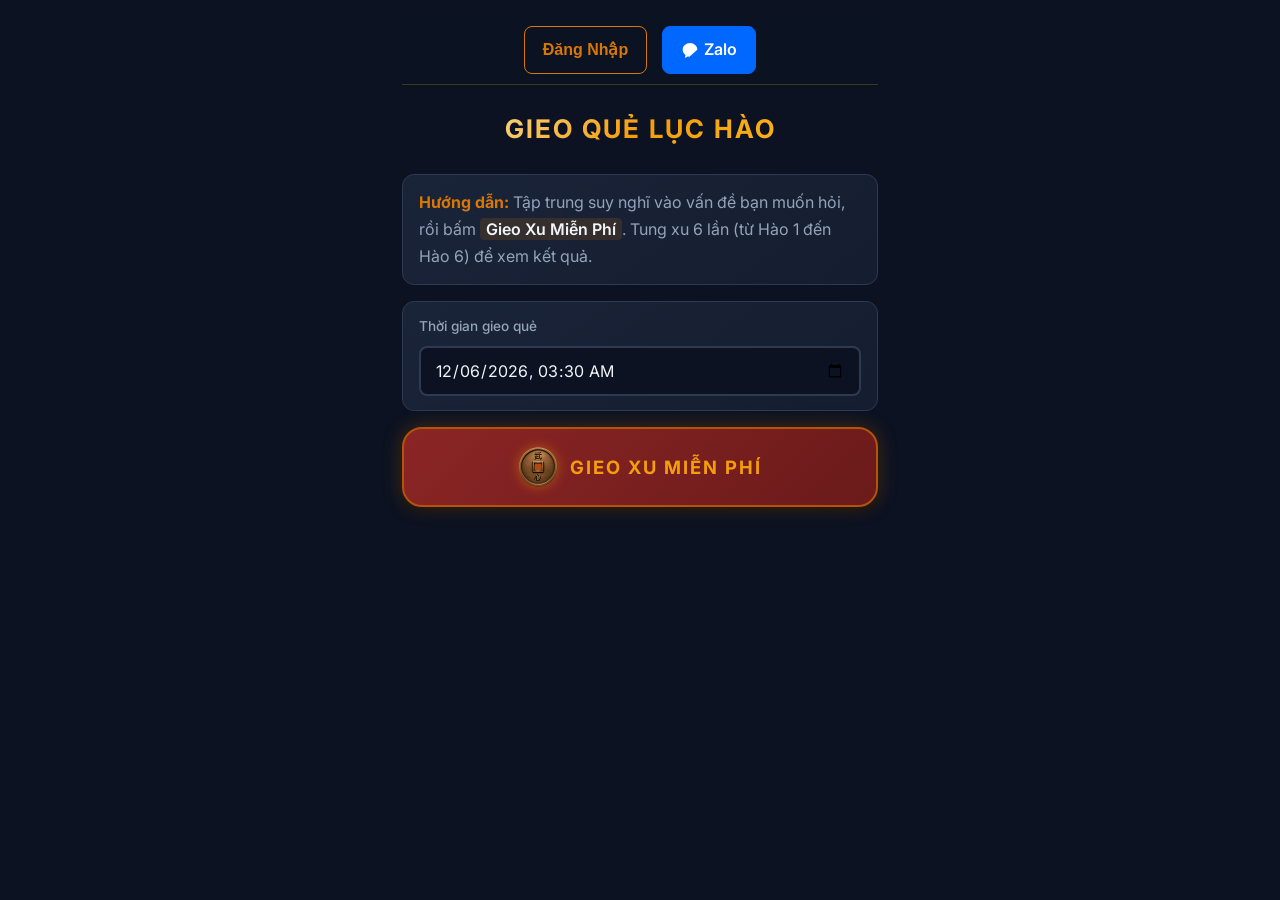
==== index.html @ 7753cf68 "Add files via upload" ====
<!DOCTYPE html>
<html lang="vi">

<head>
    <link rel="preconnect" href="https://www.googletagmanager.com">
    <link rel="dns-prefetch" href="https://www.googletagmanager.com">
    <!-- Google Tag Manager (Lazy Load for PageSpeed) -->
    <script>
    document.addEventListener('DOMContentLoaded', function() {
        var gtmLoaded = false;
        function loadGTM() {
            if (gtmLoaded) return;
            gtmLoaded = true;
            (function(w,d,s,l,i){w[l]=w[l]||[];w[l].push({'gtm.start':
            new Date().getTime(),event:'gtm.js'});var f=d.getElementsByTagName(s)[0],
            j=d.createElement(s),dl=l!='dataLayer'?'&l='+l:'';j.async=true;j.src=
            'https://www.googletagmanager.com/gtm.js?id='+i+dl;f.parentNode.insertBefore(j,f);
            })(window,document,'script','dataLayer','GTM-WGN2HS5B');
        }
        window.addEventListener('scroll', loadGTM, {passive: true});
        window.addEventListener('touchstart', loadGTM, {passive: true});
        window.addEventListener('mousemove', loadGTM, {passive: true});
        window.addEventListener('click', loadGTM, {passive: true});
        setTimeout(loadGTM, 3500);
    });
    </script>
    <!-- End Google Tag Manager -->
    <meta charset="UTF-8">
    <meta name="viewport" content="width=device-width, initial-scale=1.0, user-scalable=no">
    <meta name="description" content="Ứng dụng Gieo Quẻ Lục Hào online. Hỗ trợ gieo xu hoàn toàn miễn phí, hệ thống luận giải tự động chi tiết và siêu chuẩn xác.">
    <meta property="og:title" content="Gieo Quẻ Lục Hào - Luận Giải Tự Động Miễn Phí">
    <meta property="og:description" content="Ứng dụng Gieo Quẻ Lục Hào online. Hỗ trợ gieo xu hoàn toàn miễn phí, hệ thống luận giải tự động chi tiết và siêu chuẩn xác.">
    <meta property="og:type" content="website">
    <meta property="og:url" content="https://gieoque.id.vn/">
    <meta property="og:image" content="https://gieoque.id.vn/banner.png">
    <meta name="twitter:card" content="summary_large_image">
    <meta name="twitter:title" content="Gieo Quẻ Lục Hào - Luận Giải Tự Động Miễn Phí">
    <meta name="twitter:description" content="Ứng dụng Gieo Quẻ Lục Hào online. Hỗ trợ gieo xu hoàn toàn miễn phí, hệ thống luận giải tự động chi tiết và siêu chuẩn xác.">
    <meta name="twitter:image" content="https://gieoque.id.vn/banner.png">
    <meta name="robots" content="index, follow, max-snippet:-1, max-image-preview:large, max-video-preview:-1">
    <link rel="canonical" href="https://gieoque.id.vn/">
    <meta name="theme-color" content="#0c1222">
    <!-- Favicon -->
    <link rel="icon" href="data:image/svg+xml,<svg xmlns=%22http://www.w3.org/2000/svg%22 viewBox=%220 0 100 100%22><text y=%22.9em%22 font-size=%2290%22>🔮</text></svg>">
    <title>Gieo Quẻ Lục Hào</title>

    <!-- Schema.org JSON-LD -->
    <script type="application/ld+json">
    {
      "@context": "https://schema.org",
      "@type": "WebApplication",
      "name": "Gieo Quẻ Lục Hào",
      "url": "https://gieoque.id.vn/",
      "description": "Ứng dụng Gieo Quẻ Lục Hào trực tuyến miễn phí bằng cách tung 3 đồng xu.",
      "applicationCategory": "LifestyleApplication",
      "operatingSystem": "All"
    }
    </script>

    <!-- Preconnect for faster resource loading -->
    <link rel="preconnect" href="https://fonts.googleapis.com">
    <link rel="preconnect" href="https://fonts.gstatic.com" crossorigin>
    <link rel="preconnect" href="https://cdnjs.cloudflare.com">

    <!-- Preload critical assets -->
    <link rel="preload" href="duong.png" as="image">
    <link rel="preload" href="am.png" as="image">

    <!-- Google Fonts -->
    <link rel="preload" as="style" href="https://fonts.googleapis.com/css2?family=Inter:wght@400;500;600;700&display=swap"><link href="https://fonts.googleapis.com/css2?family=Inter:wght@400;500;600;700&display=swap" rel="stylesheet">

    <!-- CSS -->
    <link rel="stylesheet" href="styles.css?v=2">
    
    <!-- html2canvas for exporting results -->
    <script src="https://cdnjs.cloudflare.com/ajax/libs/html2canvas/1.4.1/html2canvas.min.js"></script>
</head>

<body>
    <!-- Google Tag Manager (noscript) -->
    <noscript><iframe src="https://www.googletagmanager.com/ns.html?id=GTM-WGN2HS5B"
    height="0" width="0" style="display:none;visibility:hidden"></iframe></noscript>
    <!-- End Google Tag Manager (noscript) -->
    <div class="app-container">
        <!-- Auth Bar -->
        <div id="authBar" class="auth-bar">
            <div class="auth-right auth-right-centered">
                <button id="btnLogin" class="btn-auth" onclick="showAuthModal('login')">Đăng Nhập</button>
                <a id="btnZaloAuth" href="https://zalo.me/0396154013" target="_blank" class="btn-auth btn-zalo" style="display: flex; align-items: center; justify-content: center; gap: 5px; text-decoration: none;">
                    <svg width="18" height="18" viewBox="0 0 24 24" fill="currentColor" xmlns="http://www.w3.org/2000/svg"><path d="M21.731 11.523c0-4.887-4.364-8.847-9.743-8.847-5.378 0-9.743 3.96-9.743 8.847 0 2.872 1.543 5.434 3.899 7.042-.32 1.34-.848 3.197-.872 3.284-.044.161.01.336.14.437.078.06.173.091.267.091.071 0 .142-.016.208-.05 1.534-.784 3.738-2.022 4.195-2.28a10.457 10.457 10.457 0 0 0 1.905.176c5.379 0 9.744-3.96 9.744-8.847V11.523z"/></svg>
                    Zalo
                </a>
                
                <div id="userMenu" class="user-menu-wrapper" style="display:none; align-items: center; gap: 10px;">
                    <div class="user-info-inline" style="display: flex; align-items: center; gap: 8px; background: rgba(255,255,255,0.05); padding: 6px 12px; border-radius: 20px; border: 1px solid rgba(255,215,0,0.3);">
                        <div class="avatar" style="width: 24px; height: 24px; display: none;">
                            <svg viewBox="0 0 24 24" fill="none" stroke="currentColor" stroke-width="2"><path d="M20 21v-2a4 4 0 0 0-4-4H8a4 4 0 0 0-4 4v2"></path><circle cx="12" cy="7" r="4"></circle></svg>
                        </div>
                        <div class="user-info-short" style="display: flex; flex-direction: column; line-height: 1.2;">
                            <div class="user-name" id="userName" style="font-size: 0.8rem; color: #aaa; max-width: 100px; overflow: hidden; text-overflow: ellipsis; white-space: nowrap;">user@gmail.com</div>
                            <div class="user-balance" style="font-size: 0.95rem;">Số dư: <strong style="color:var(--accent);"><span id="xuAmount">0</span> xu</strong></div>
                        </div>
                    </div>
                    
                    <button class="btn-earn-xu pulse" onclick="openMissionsModal()" style="background: linear-gradient(135deg, #f39c12, #e67e22); color: #fff; border: none; padding: 8px 15px; border-radius: 20px; font-weight: 600; cursor: pointer; display: flex; align-items: center; gap: 5px; font-size: 0.95rem; box-shadow: 0 4px 10px rgba(230, 126, 34, 0.3);">
                        <span>💰</span> Kiếm Xu
                    </button>
                    
                    <button class="btn-logout" onclick="logout()" style="background: rgba(231, 76, 60, 0.1); color: #e74c3c; border: 1px solid rgba(231, 76, 60, 0.3); padding: 8px 12px; border-radius: 20px; font-weight: 600; cursor: pointer; font-size: 0.9rem; display: flex; align-items: center; gap: 5px; transition: all 0.2s;">
                        <span class="icon-logout" style="font-size: 1rem;">🚪</span>
                        <span class="text-logout">Đăng Xuất</span>
                    </button>
                </div>
            </div>
        </div>

        <main class="main-content">
            <!-- Hero -->
            <div class="hero-section">
                <h1>Gieo Quẻ Lục Hào</h1>
            </div>

            <!-- Instructions -->
            <div class="instructions-card">
                <p><strong>Hướng dẫn:</strong> Tập trung suy nghĩ vào vấn đề bạn muốn hỏi, rồi bấm <em>Gieo Xu Miễn Phí</em>. Tung xu 6 lần (từ Hào 1 đến Hào 6) để xem kết quả.</p>
            </div>

            <!-- Date picker -->
            <div class="date-section">
                <label for="inputDate">Thời gian gieo quẻ</label>
                <input type="datetime-local" id="inputDate" class="form-input">
            </div>

            <!-- Main CTA -->
            <button class="btn-main-cta" id="btn-gieo-xu" onclick="promptForQuestion()">
                <img loading="lazy" src="duong.png" alt="Đồng xu gieo quẻ Lục Hào" class="cta-coin-icon">
                <span>Gieo Xu Miễn Phí</span>
            </button>

            <!-- Hidden form elements for divination logic -->
            <div id="linesContainer" style="display:none;"></div>

            <!-- Result Section -->
            <section class="result-section" id="resultSection">
                <div id="result-display" class="result-card">
                    <h2 class="result-title">🔮 Chi Tiết Quẻ Gieo</h2>

                    <div class="image-display" id="imageDisplay">
                        <!-- Generated image will appear here -->
                    </div>

                    <div class="save-hint">
                        <span class="hint-desktop">💡 Bấm nút [Tải Ảnh Quẻ] hoặc click chuột phải vào ảnh để lưu.</span>
                        <span class="hint-mobile">💡 Bấm nút [Tải Ảnh Quẻ] hoặc nhấn giữ vào ảnh để lưu.</span>
                    </div>

                    <div class="action-buttons" style="display: flex; flex-direction: column; gap: 10px;">
                        <button class="btn btn-download" id="downloadBtn" onclick="downloadImage()">
                            <span class="btn-icon">📸</span>
                            Tải Ảnh Quẻ
                        </button>
                        <button class="btn btn-auto-divine" id="btnAutoDivine" onclick="startAIDivination()" style="display:none; width: 100%; justify-content: center;">
                            <span class="btn-icon">🔮</span>
                            <span id="btnAutoDivineText">Luận Giải Tự Động (5xu)</span>
                        </button>
                    </div>

                    <!-- Divination Result Loading & Display -->
                    <div id="aiLoading" class="ai-loading" style="display:none; margin-top: 20px;">
                        <div class="spinner"></div>
                        <p style="margin-top: 15px; font-weight: 500; color: var(--accent);">Đang luận giải, bạn vui lòng đợi chút..</p>
                    </div>

                    <div id="aiResult" class="ai-result-container" style="display:none; margin-top: 20px;">
                        <div style="display: flex; justify-content: space-between; align-items: center; margin-bottom: 15px;">
                            <h3 style="margin:0;">✨ Kết Quả Luận Giải</h3>
                            <button class="btn-download-img" onclick="downloadAIResultImage()" style="background: rgba(255,215,0,0.1); border: 1px solid #f1c40f; color: #f1c40f; padding: 5px 10px; border-radius: 6px; cursor: pointer; font-size: 14px; display: flex; align-items: center; gap: 5px;"><svg width="16" height="16" viewBox="0 0 24 24" fill="none" stroke="currentColor" stroke-width="2" stroke-linecap="round" stroke-linejoin="round"><path d="M21 15v4a2 2 0 0 1-2 2H5a2 2 0 0 1-2-2v-4"></path><polyline points="7 10 12 15 17 10"></polyline><line x1="12" y1="15" x2="12" y2="3"></line></svg> Lưu phần luận giải</button>
                        </div>
                        <div id="aiResultBody" class="ai-result-body">
                            <!-- Steps will be rendered here -->
                        </div>
                        <div class="ai-disclaimer">
                            *Lưu ý: Kết quả luận giải chỉ mang tính chất tham khảo.
                        </div>
                    </div>

                </div>
            </section>
        </main>

        <!-- Hidden Capture Area (for html2canvas) -->
        <div id="captureArea">
            <div id="captureTarget"></div>
        </div>

        <!-- Loading Overlay -->
        <div id="loading-overlay">
            <div class="loader-content">
                <div class="spinner"></div>
                <p>Đang tạo ảnh kết quả...</p>
            </div>
        </div>

        <!-- Coin Toss Overlay (full-screen immersive) -->
        <div id="coin-toss-modal" class="toss-overlay">
            <div class="toss-panel">
                <div class="toss-header">
                    <h3>☯ Gieo Xu</h3>
                    <button class="close-btn" onclick="closeCoinTossModal()">✕</button>
                </div>

                <div class="toss-body">
                    <!-- Progress -->
                    <div class="toss-progress">
                        <div class="progress-bar">
                            <div class="progress-fill" id="toss-progress-fill"></div>
                        </div>
                        <span id="toss-status" class="toss-status-text">Hào 1 / 6</span>
                    </div>

                    <!-- Coins Area -->
                    <div class="coin-area">
                        <!-- Smoke effect -->
                        <div class="smoke-container">
                            <div class="smoke-s"></div>
                            <div class="smoke-s"></div>
                            <div class="smoke-s"></div>
                            <div class="smoke-s"></div>
                            <div class="smoke-s"></div>
                            <div class="smoke-s"></div>
                            <div class="smoke-s"></div>
                            <div class="smoke-s"></div>
                            <div class="smoke-s"></div>
                            <div class="smoke-s"></div>
                        </div>
                        <div class="coin-container">
                            <div class="coin-wrapper">
                                <div class="coin" id="coin-1">
                                    <div class="coin-face front" style="background-image: url('duong.png');"></div>
                                    <div class="coin-face back" style="background-image: url('am.png');"></div>
                                </div>
                            </div>
                            <div class="coin-wrapper">
                                <div class="coin" id="coin-2">
                                    <div class="coin-face front" style="background-image: url('duong.png');"></div>
                                    <div class="coin-face back" style="background-image: url('am.png');"></div>
                                </div>
                            </div>
                            <div class="coin-wrapper">
                                <div class="coin" id="coin-3">
                                    <div class="coin-face front" style="background-image: url('duong.png');"></div>
                                    <div class="coin-face back" style="background-image: url('am.png');"></div>
                                </div>
                            </div>
                        </div>
                    </div>

                    <!-- Toss Button -->
                    <button id="toss-btn" class="btn-toss" onclick="performToss()">
                        Gieo Hào 1
                    </button>
                    

                    <!-- Hexagram Building Up -->
                    <div class="hex-building" id="toss-results-list">
                        <!-- Visual hexagram lines will build here -->
                    </div>
                </div>
            </div>
        </div>
    </div>
    


    <!-- Auth Modal -->
    <div id="authModal" class="auth-modal">
        <div class="auth-modal-content">
            <span class="auth-close" onclick="hideAuthModal()">&times;</span>
            <div class="auth-tabs" style="display: none;"></div>
            <form id="authForm" class="auth-form">
                <!-- Form fields will be injected by JS -->
            </form>
        </div>
    </div>

    <!-- Question Modal before Toss -->
    <div id="questionModal" class="auth-modal">
        <div class="auth-modal-content" style="max-width: 480px;">
            <span class="auth-close" onclick="document.getElementById('questionModal').style.display='none'">&times;</span>
            <h3 style="margin-bottom: 12px; text-align: center; color: var(--accent-light); font-size: 1.4rem;">☯ Đặt câu hỏi trước khi gieo quẻ</h3>
            <div style="background: rgba(217,119,6,0.1); border: 1px solid rgba(217,119,6,0.35); border-radius: 10px; padding: 14px 16px; margin-bottom: 18px;">
                <p style="font-size: 1rem; color: #f59e0b; margin-bottom: 6px; font-weight: 700; text-align: center;">⚠️ Lưu ý quan trọng</p>
                <p style="font-size: 1rem; color: var(--text-primary); line-height: 1.7; text-align: center;">
                    Câu hỏi <strong style="color: #f59e0b;">càng chi tiết, cụ thể</strong> thì kết quả luận giải <strong style="color: #f59e0b;">càng chính xác</strong>.<br>
                    Câu hỏi chung chung sẽ khiến quẻ khó linh ứng và kết quả không rõ ràng.
                </p>
            </div>
            <div class="ai-input-group" style="margin-bottom: 18px;">
                <label style="display: block; font-size: 1rem; font-weight: 600; color: var(--text-primary); margin-bottom: 8px;">Câu hỏi của bạn:</label>
                <textarea id="preTossQuestion" placeholder="Ví dụ: Tôi muốn hỏi về công việc sắp tới có thuận lợi không? Tôi có nên chuyển việc vào tháng này?" style="width: 100%; min-height: 110px; padding: 14px; background: var(--bg-main); border: 2px solid var(--border-color); border-radius: 8px; color: #fff; font-family: inherit; font-size: 1rem; resize: vertical;"></textarea>
            </div>
            <button class="btn-main-cta" onclick="submitQuestionAndToss()" style="padding: 16px; font-size: 1.15rem;">
                Bắt Đầu Gieo Xu
            </button>
        </div>
    </div>

    <script defer src="app.js?v=5"></script>
    <script defer src="ai-divination.js?v=2"></script>
    <script type="application/ld+json">
    {
      "@context": "https://schema.org",
      "@type": "FAQPage",
      "mainEntity": [
        {
          "@type": "Question",
          "name": "Gieo quẻ hỏi việc là gì?",
          "acceptedAnswer": {
            "@type": "Answer",
            "text": "Gieo quẻ hỏi việc (hoặc gieo quẻ kinh dịch hỏi việc) là khi bạn đang phân vân về quyết định thăng tiến, nhảy việc hay kinh doanh. Hãy tĩnh tâm suy nghĩ về công việc đó, sau đó rút quẻ kinh dịch để xem cát hung. Lưu ý không nên gieo 2 lần cho cùng một vấn đề trong thời gian ngắn để đảm bảo sự linh ứng."
          }
        },
        {
          "@type": "Question",
          "name": "Có nên gieo quẻ đầu năm không?",
          "acceptedAnswer": {
            "@type": "Answer",
            "text": "Gieo quẻ đầu năm là nét đẹp văn hóa để xem vận hạn, may rủi. Việc rút quẻ online vào dịp giao thừa hoặc đầu xuân mang lại những chiêm nghiệm thú vị cho suốt một năm tới."
          }
        },
        {
          "@type": "Question",
          "name": "Làm sao để gieo quẻ chuẩn nhất?",
          "acceptedAnswer": {
            "@type": "Answer",
            "text": "Nguyên tắc quan trọng nhất là Tâm thành tắc linh. Trước khi gieo quẻ, hãy rửa tay sạch sẽ, giữ tâm thanh tịnh và chỉ tập trung vào một câu hỏi duy nhất."
          }
        }
      ]
    }
    </script>
    <!-- Missions Modal (Kiếm Xu) -->
    <div id="missionsModal" class="auth-modal" style="display:none; align-items: flex-start; padding-top: 5vh; overflow-y: auto;">
        <div class="auth-modal-content" style="max-width: 500px; width: 95%; margin: auto; position: relative;">
            <button class="auth-close" onclick="closeMissionsModal()">✕</button>
            <h2 style="color: #f1c40f; text-align: center; margin-top: 0; margin-bottom: 20px; font-size: 1.5rem;">💰 Nhiệm Vụ Kiếm Xu</h2>
            
            <div id="missionsContainer">
                <div style="text-align: center; color: #aaa; padding: 20px;">Đang tải danh sách nhiệm vụ...</div>
            </div>
            
            <div style="text-align: center; margin-top: 15px; font-size: 0.85rem; color: #888;">
                <p style="margin-bottom: 12px;">Xu nhận được có thể dùng để xem luận giải tự động.</p>
                <a href="https://zalo.me/0396154013" target="_blank" style="display: inline-flex; align-items: center; justify-content: center; gap: 6px; background: #0068FF; color: white; padding: 10px 20px; border-radius: 24px; text-decoration: none; font-weight: 600; font-size: 0.9rem; box-shadow: 0 4px 10px rgba(0, 104, 255, 0.3);">
                    <svg width="20" height="20" viewBox="0 0 24 24" fill="currentColor" xmlns="http://www.w3.org/2000/svg"><path d="M21.731 11.523c0-4.887-4.364-8.847-9.743-8.847-5.378 0-9.743 3.96-9.743 8.847 0 2.872 1.543 5.434 3.899 7.042-.32 1.34-.848 3.197-.872 3.284-.044.161.01.336.14.437.078.06.173.091.267.091.071 0 .142-.016.208-.05 1.534-.784 3.738-2.022 4.195-2.28a10.457 10.457 10.457 0 0 0 1.905.176c5.379 0 9.744-3.96 9.744-8.847V11.523z"/></svg>
                    Liên Hệ Admin (Zalo)
                </a>
            </div>
        </div>
    </div>

    <!-- Donate / Deposit Modal -->
    <div id="donateModal" class="auth-modal" style="display:none; align-items: center; justify-content: center;">
        <div class="auth-modal-content" style="max-width: 400px; width: 90%; text-align: center; position: relative;">
            <button class="auth-close" onclick="closeDonateModal()">✕</button>
            <h2 id="donateTitle" style="color: #f1c40f; margin-top: 0; margin-bottom: 15px;">Quyên góp</h2>
            <div style="background: white; padding: 10px; border-radius: 10px; display: inline-block; margin-bottom: 15px;">
                <img loading="lazy" id="donateQrImage" src="" alt="Mã QR Chuyển Khoản" style="max-width: 100%; height: auto; display: block; border-radius: 8px;">
            </div>
            <div style="background: rgba(241, 196, 15, 0.1); border-left: 3px solid #f1c40f; padding: 10px; text-align: left; margin-bottom: 20px; font-size: 0.9rem;">
                <strong>LƯU Ý QUAN TRỌNG:</strong><br>
                Nội dung chuyển khoản bắt buộc điền: <br>
                <b id="donateUserEmail" style="color: #f1c40f; font-size: 1.1rem; user-select: all;"></b>
            </div>
            <button id="btnConfirmDonate" class="btn" style="width: 100%; padding: 12px; font-size: 1rem; background: #2ecc71;" onclick="confirmDonate()">Tôi đã chuyển khoản thành công</button>
        </div>
    </div>

</body>

</html>
---- styles.css ----
/* ========================================
   GIEO QUẺ LỤC HÀO - STYLES
   Mobile-First Premium Dark Theme
   ======================================== */

/* --- CSS Variables --- */
:root {
    --primary-dark: #6b1a1a;
    --primary: #8b2525;
    --primary-light: #b93333;
    --accent-dark: #b45309;
    --accent: #d97706;
    --accent-light: #f59e0b;
    --bg-main: #0c1222;
    --bg-secondary: #151d30;
    --bg-card: #1a2438;
    --bg-card-hover: #243352;
    --text-primary: #f1f5f9;
    --text-secondary: #94a3b8;
    --text-muted: #64748b;
    --border-color: #2d3a52;
    --border-light: #425173;
    --success: #22c55e;
    --warning: #f59e0b;
    --danger: #ef4444;
    --shadow-sm: 0 2px 4px rgba(0,0,0,0.4);
    --shadow-md: 0 4px 12px rgba(0,0,0,0.5);
    --shadow-lg: 0 10px 30px rgba(0,0,0,0.6);
    --shadow-glow: 0 0 20px rgba(217,119,6,0.3);
    --radius-sm: 8px;
    --radius-md: 12px;
    --radius-lg: 20px;
}

/* --- Reset & Base --- */
*, *::before, *::after { box-sizing: border-box; margin: 0; padding: 0; }
html { font-size: 16px; -webkit-text-size-adjust: 100%; overflow-x: hidden; }

body {
    font-family: 'Inter', -apple-system, BlinkMacSystemFont, 'Segoe UI', sans-serif;
    background: var(--bg-main);
    min-height: 100vh;
    color: var(--text-primary);
    line-height: 1.6;
    overflow-x: hidden;
}

/* --- App Container (Phone-like on all screens) --- */
.app-container {
    max-width: 500px;
    margin: 0 auto;
    padding: 16px 12px;
    min-height: 100vh;
}

.main-content {
    display: flex;
    flex-direction: column;
    gap: 16px;
}

/* --- Hero Section --- */
.hero-section {
    text-align: center;
    padding: 24px 0 8px;
}

.hero-icon {
    font-size: 3rem;
    margin-bottom: 4px;
    filter: drop-shadow(0 0 12px rgba(217,119,6,0.5));
}

.hero-section h1 {
    font-size: 1.6rem;
    font-weight: 700;
    text-transform: uppercase;
    letter-spacing: 2px;
    background: linear-gradient(135deg, #fef3c7, var(--accent-light), #fbbf24);
    -webkit-background-clip: text;
    -webkit-text-fill-color: transparent;
    background-clip: text;
}

/* --- Instructions Card --- */
.instructions-card {
    background: linear-gradient(145deg, var(--bg-card), var(--bg-secondary));
    border: 1px solid var(--border-color);
    border-radius: var(--radius-md);
    padding: 14px 16px;
}

.instructions-card p {
    font-size: 1rem;
    color: var(--text-secondary);
    line-height: 1.7;
}

.instructions-card strong {
    color: var(--accent);
}

.instructions-card em {
    color: var(--text-primary);
    font-style: normal;
    font-weight: 600;
    background: rgba(217,119,6,0.15);
    padding: 1px 6px;
    border-radius: 4px;
}

/* --- Date Section --- */
.date-section {
    background: linear-gradient(145deg, var(--bg-card), var(--bg-secondary));
    border: 1px solid var(--border-color);
    border-radius: var(--radius-md);
    padding: 14px 16px;
}

.date-section label {
    display: block;
    font-size: 0.85rem;
    font-weight: 500;
    color: var(--text-secondary);
    margin-bottom: 8px;
}

.form-input {
    width: 100%;
    padding: 12px 14px;
    font-size: 16px;
    font-family: inherit;
    background: var(--bg-main);
    border: 2px solid var(--border-color);
    border-radius: var(--radius-sm);
    color: var(--text-primary);
    -webkit-appearance: none;
    appearance: none;
    transition: border-color 0.2s;
}

.form-input:focus {
    outline: none;
    border-color: var(--accent);
    box-shadow: 0 0 0 3px rgba(217,119,6,0.15);
}

/* --- Main CTA Button --- */
.btn-main-cta {
    display: flex;
    align-items: center;
    justify-content: center;
    gap: 12px;
    width: 100%;
    padding: 18px 24px;
    background: linear-gradient(135deg, var(--primary), var(--primary-dark));
    border: 2px solid var(--accent-dark);
    border-radius: var(--radius-lg);
    color: var(--accent-light);
    cursor: pointer;
    font-family: inherit;
    font-size: 1.15rem;
    font-weight: 700;
    text-transform: uppercase;
    letter-spacing: 2px;
    box-shadow: var(--shadow-glow), var(--shadow-md);
    transition: all 0.3s cubic-bezier(0.4,0,0.2,1);
    position: relative;
    overflow: hidden;
}

.btn-main-cta::after {
    content: '';
    position: absolute;
    inset: 0;
    background: radial-gradient(circle at center, rgba(255,255,255,0.08), transparent 70%);
    opacity: 0;
    transition: opacity 0.3s;
}

.btn-main-cta:hover {
    transform: translateY(-2px);
    box-shadow: 0 0 30px rgba(217,119,6,0.5), var(--shadow-lg);
    border-color: var(--accent);
}

.btn-main-cta:hover::after { opacity: 1; }

.btn-main-cta:active {
    transform: translateY(0) scale(0.98);
}

.cta-coin-icon {
    width: 40px;
    height: 40px;
    border-radius: 50%;
    object-fit: cover;
    filter: drop-shadow(0 0 6px rgba(217,119,6,0.6));
    animation: pulse-coin 2.5s ease-in-out infinite;
}

@keyframes pulse-coin {
    0%, 100% { transform: scale(1); filter: drop-shadow(0 0 6px rgba(217,119,6,0.6)); }
    50% { transform: scale(1.1); filter: drop-shadow(0 0 14px rgba(217,119,6,0.8)); }
}

/* --- Result Section --- */
.result-section {
    display: none;
}

.result-section.visible {
    display: block;
    animation: fadeSlideUp 0.5s ease;
}

@keyframes fadeSlideUp {
    from { opacity: 0; transform: translateY(20px); }
    to { opacity: 1; transform: translateY(0); }
}

.result-card {
    background: linear-gradient(145deg, var(--bg-card), var(--bg-secondary));
    border: 1px solid var(--border-color);
    border-radius: var(--radius-lg);
    padding: 16px;
    text-align: center;
}

.result-title {
    font-size: 1rem;
    font-weight: 600;
    margin-bottom: 12px;
    padding-bottom: 8px;
    border-bottom: 2px solid var(--accent);
}

.image-display {
    background: white;
    border-radius: var(--radius-sm);
    overflow: hidden;
    margin-bottom: 12px;
}

.image-display img {
    max-width: 100%;
    height: auto;
    display: block;
}

.save-hint {
    font-size: 0.82rem;
    color: var(--text-muted);
    font-style: italic;
    margin-bottom: 8px;
}

.hint-mobile { display: inline; }
.hint-desktop { display: none; }

@media (min-width: 769px) {
    .hint-mobile { display: none; }
    .hint-desktop { display: inline; }
}

.action-buttons {
    display: flex;
    gap: 8px;
    margin-top: 8px;
}

.action-buttons .btn { flex: 1; margin-top: 0; }

/* --- Buttons --- */
.btn {
    display: inline-flex;
    align-items: center;
    justify-content: center;
    gap: 6px;
    width: 100%;
    padding: 12px 16px;
    font-size: 0.95rem;
    font-weight: 600;
    font-family: inherit;
    border: none;
    border-radius: var(--radius-md);
    cursor: pointer;
    text-transform: uppercase;
    letter-spacing: 1px;
    transition: all 0.2s;
}

.btn-icon { font-size: 1.1rem; }

.btn-primary {
    background: linear-gradient(135deg, var(--primary), var(--primary-dark));
    color: white;
    box-shadow: var(--shadow-md);
}

.btn-primary:hover {
    background: linear-gradient(135deg, var(--primary-light), var(--primary));
    transform: translateY(-1px);
}

.btn-primary:active { transform: translateY(0); }

.btn-download {
    background: linear-gradient(135deg, var(--accent-dark), #78350f);
    color: white;
    border: 1px solid var(--accent);
}

.btn-download:hover {
    background: linear-gradient(135deg, var(--accent), var(--accent-dark));
    transform: translateY(-1px);
    box-shadow: 0 4px 12px rgba(217,119,6,0.3);
}

/* ========================================
   CAPTURE TARGET STYLES
   These styles are used for html2canvas image generation
   ======================================== */

#captureArea {
    position: absolute;
    left: -9999px;
    top: 0;
}

#captureTarget {
    width: 1000px;
    background-color: #fefee5;
    padding: 20px;
    font-family: 'Inter', sans-serif;
    font-size: 17px;
    color: #000000;
}

/* --- Capture Target Styles (Light Theme for Export Image) --- */
#captureTarget .info-header {
    display: flex;
    justify-content: space-between;
    align-items: center;
    background: #fefee5;
    border-bottom: 2px solid #888;
    padding: 5px 10px;
    margin-bottom: 10px;
    min-height: 110px;
}

#captureTarget .info-content {
    flex: 1;
}

#captureTarget .info-line {
    margin-bottom: 6px;
    line-height: 1.7;
    color: #000000;
    font-size: 17px;
}

#captureTarget .info-line:last-child {
    margin-bottom: 0;
}

#captureTarget .info-line strong {
    color: #000000;
}

#captureTarget .info-icon {
    width: 110px;
    height: 110px;
    margin-left: 0;
    margin-right: -10px;
    flex-shrink: 0;
    display: flex;
    align-items: center;
    justify-content: center;
}

#captureTarget .info-icon img {
    width: 100%;
    height: 100%;
    object-fit: contain;
    opacity: 0.9;
}

#captureTarget .highlight {
    color: #e60000;
    font-weight: 700;
}

#captureTarget .hex-visual-section {
    display: flex;
    justify-content: center;
    align-items: flex-start;
    gap: 40px;
    padding: 20px 0;
    border-bottom: 2px solid #888;
    margin-bottom: 10px;
}

#captureTarget .hex-ngam-indicator {
    display: flex;
    flex-direction: column;
    align-items: center;
    justify-content: center;
    min-width: 100px;
    padding: 0 10px;
    gap: 4px;
    align-self: center;
}

#captureTarget .hex-ngam-indicator span {
    color: #000; /* Black as requested */
    font-weight: 700;
    font-size: 17px;
    text-align: center;
    white-space: nowrap;
    text-transform: uppercase;
    line-height: 1.4;
}

#captureTarget .hex-ngam-inline {
    margin-top: 5px;
    font-size: 15px;
    color: #000; /* Black as requested */
    font-weight: normal;
}

#captureTarget .hex-ngam-indicator:empty {
    display: none;
}

#captureTarget .hex-box {
    text-align: center;
    min-width: 180px;
}

#captureTarget .hex-box-ho {
    text-align: center;
    min-width: 180px;
}

#captureTarget .hex-title {
    font-size: 19px;
    font-weight: 700;
    color: #c41e3a;
    text-transform: uppercase;
    margin-bottom: 15px;
    letter-spacing: 1px;
}

#captureTarget .hex-family {
    font-size: 17px;
    color: #333;
    font-weight: 600;
    margin-top: 12px;
    text-transform: uppercase;
    white-space: nowrap;
}

#captureTarget .gua-container {
    display: flex;
    flex-direction: column;
    gap: 8px;
    width: 110px;
    margin: 0 auto;
}

#captureTarget .gua-line {
    height: 16px;
    width: 100%;
}

#captureTarget .yang {
    background-color: #1a1a1a;
}

#captureTarget .yin {
    display: flex;
    justify-content: space-between;
}

#captureTarget .yin::before,
#captureTarget .yin::after {
    content: '';
    display: block;
    width: 42%;
    background-color: #1a1a1a;
    height: 100%;
}

#captureTarget .yang.moving {
    background-color: #e60000;
}

#captureTarget .yin.moving::before,
#captureTarget .yin.moving::after {
    background-color: #e60000;
}

#captureTarget table {
    width: 100%;
    border-collapse: collapse;
    font-size: 17px;
    background: #fefee5;
    margin-bottom: 15px;
}

#captureTarget th,
#captureTarget td {
    border: none;
    border-bottom: 1px solid #d0c8b8;
    padding: 8px 6px;
    text-align: center;
    white-space: nowrap;
    color: #000000;
}

#captureTarget th {
    background: #e2e2cc;
    font-weight: 700;
    color: #1a1a1a;
    font-size: 16px;
    padding: 10px 4px;
    border-bottom: 1px solid #bbb;
    text-transform: uppercase;
    letter-spacing: 0.3px;
}

#captureTarget .sep-col {
    border-left: 1px solid rgba(0, 0, 0, 0.25);
}

#captureTarget .row-moving td {
    color: #e60000;
    font-weight: 700;
}

#captureTarget .marker-the {
    color: #1a1a1a;
    font-weight: 700;
    font-size: 17px;
}

#captureTarget .marker-ung {
    color: #1a1a1a;
    font-weight: 700;
    font-size: 17px;
}

#captureTarget .row-moving .marker-the {
    color: #e60000;
}

#captureTarget .row-moving .marker-ung {
    color: #e60000;
}

#captureTarget .phuc-than {
    font-size: 17px;
    color: #1a1a1a;
    font-weight: normal;
}

#captureTarget .row-moving .phuc-than {
    color: #e60000;
    font-weight: 700;
}

#captureTarget .shensha-section {
    margin-top: 10px;
    border-top: 2px solid #888;
    padding-top: 10px;
}

#captureTarget .shensha-title {
    font-weight: 700;
    font-size: 17px;
    margin-bottom: 10px;
    color: #1a1a1a;
    text-transform: uppercase;
}

#captureTarget .shensha-grid {
    display: grid;
    grid-template-columns: repeat(4, 1fr);
    gap: 5px 12px;
}

#captureTarget .ss-item {
    font-size: 17px;
    padding: 4px 0;
    border-bottom: 1px solid #d0c8b8;
    color: #1a1a1a;
}

#captureTarget .ss-item strong {
    color: #1a1a1a;
}


#captureTarget .watermark {
    text-align: right;
    font-size: 16px;
    font-weight: 600;
    color: #555;
    margin-top: 15px;
    font-style: italic;
}

/* ========================================
   LOADING OVERLAY
   ======================================== */

#loading-overlay {
    display: none;
    position: fixed;
    top: 0; left: 0;
    width: 100%; height: 100%;
    background: rgba(12,18,34,0.95);
    backdrop-filter: blur(8px);
    z-index: 999;
    justify-content: center;
    align-items: center;
}

#loading-overlay.visible { display: flex; }

.loader-content {
    text-align: center;
    color: var(--text-primary);
}

.spinner {
    width: 50px;
    height: 50px;
    border: 4px solid var(--border-color);
    border-top: 4px solid var(--accent);
    border-radius: 50%;
    animation: spin 1s linear infinite;
    margin: 0 auto 16px;
}

.loader-content p { font-size: 1rem; font-weight: 500; }

@keyframes spin { to { transform: rotate(360deg); } }

/* ========================================
   COIN TOSS OVERLAY
   Full-screen immersive experience
   ======================================== */

.toss-overlay {
    display: none;
    position: fixed;
    top: 0; left: 0;
    width: 100%; height: 100%;
    background: rgba(8,12,24,0.97);
    backdrop-filter: blur(10px);
    z-index: 2000;
    justify-content: center;
    align-items: center;
}

.toss-overlay.active {
    display: flex;
    animation: fadeIn 0.3s ease;
}

@keyframes fadeIn {
    from { opacity: 0; }
    to { opacity: 1; }
}

.toss-panel {
    width: 100%;
    max-width: 500px;
    height: 100%;
    max-height: 100vh;
    display: flex;
    flex-direction: column;
    padding: 0 12px;
    overflow-y: auto;
    overflow-x: hidden;
}

.toss-header {
    display: flex;
    justify-content: space-between;
    align-items: center;
    padding: 16px 4px;
    flex-shrink: 0;
}

.toss-header h3 {
    font-size: 1.2rem;
    color: var(--accent);
    margin: 0;
}

.close-btn {
    background: rgba(255,255,255,0.1);
    border: none;
    color: var(--text-secondary);
    font-size: 1.2rem;
    cursor: pointer;
    width: 36px;
    height: 36px;
    border-radius: 50%;
    display: flex;
    align-items: center;
    justify-content: center;
    transition: all 0.2s;
}

.close-btn:hover {
    background: rgba(239,68,68,0.2);
    color: var(--danger);
}

.toss-body {
    flex: 1;
    display: flex;
    flex-direction: column;
    align-items: center;
    gap: 20px;
    padding-bottom: 24px;
}

/* --- Progress --- */
.toss-progress {
    width: 100%;
    text-align: center;
}

.progress-bar {
    width: 100%;
    height: 6px;
    background: var(--bg-card);
    border-radius: 3px;
    overflow: hidden;
    margin-bottom: 8px;
}

.progress-fill {
    height: 100%;
    width: 0%;
    background: linear-gradient(90deg, var(--accent-dark), var(--accent-light));
    border-radius: 3px;
    transition: width 0.4s ease;
}

.toss-status-text {
    font-size: 0.9rem;
    color: var(--text-secondary);
    font-weight: 500;
}

/* --- Coin Area --- */
.coin-area {
    display: flex;
    align-items: center;
    justify-content: center;
    min-height: 200px;
    width: 100%;
    perspective: 1200px;
    position: relative;
}

/* --- Smoke Effect --- */
.smoke-container {
    position: absolute;
    bottom: -10px;
    width: 100%;
    height: 100%;
    display: flex;
    justify-content: center;
    pointer-events: none;
    z-index: 2; /* Put smoke IN FRONT of the coins */
}

.smoke-s {
    position: absolute;
    bottom: 0;
    width: 60px;
    height: 60px;
    background: radial-gradient(circle, rgba(255, 255, 255, 0.7) 0%, rgba(255, 255, 255, 0) 70%);
    border-radius: 50%;
    filter: blur(10px);
    opacity: 0;
    animation: smoke-rise 5s ease-in infinite;
}

.smoke-s:nth-child(1) { left: 25%; animation-duration: 4.5s; animation-delay: 0s; width: 80px; height: 80px; }
.smoke-s:nth-child(2) { left: 35%; animation-duration: 5s; animation-delay: 0.5s; animation-name: smoke-rise-alt; }
.smoke-s:nth-child(3) { left: 45%; animation-duration: 4s; animation-delay: 1s; width: 90px; height: 90px; }
.smoke-s:nth-child(4) { left: 55%; animation-duration: 5.5s; animation-delay: 1.5s; animation-name: smoke-rise-alt; }
.smoke-s:nth-child(5) { left: 65%; animation-duration: 4.2s; animation-delay: 2s; width: 75px; height: 75px; }
.smoke-s:nth-child(6) { left: 75%; animation-duration: 5s; animation-delay: 2.5s; animation-name: smoke-rise-alt; }
.smoke-s:nth-child(7) { left: 30%; animation-duration: 4.8s; animation-delay: 3s; width: 100px; height: 100px; }
.smoke-s:nth-child(8) { left: 50%; animation-duration: 5.2s; animation-delay: 3.5s; animation-name: smoke-rise-alt; }
.smoke-s:nth-child(9) { left: 70%; animation-duration: 4.5s; animation-delay: 4s; width: 85px; height: 85px; }
.smoke-s:nth-child(10) { left: 40%; animation-duration: 5.5s; animation-delay: 4.5s; animation-name: smoke-rise-alt; }

@keyframes smoke-rise {
    0% { transform: translate(0, 0) scale(1); opacity: 0; }
    20% { opacity: 0.8; }
    50% { transform: translate(-15px, -100px) scale(2.5); }
    80% { opacity: 0.3; }
    100% { transform: translate(10px, -220px) scale(4.5); opacity: 0; }
}

@keyframes smoke-rise-alt {
    0% { transform: translate(0, 0) scale(1); opacity: 0; }
    20% { opacity: 0.8; }
    50% { transform: translate(15px, -100px) scale(2.5); }
    80% { opacity: 0.3; }
    100% { transform: translate(-10px, -220px) scale(4.5); opacity: 0; }
}

.coin-container {
    display: flex;
    justify-content: center;
    gap: 20px;
    align-items: center;
    position: relative;
    z-index: 1;
}

.coin-wrapper {
    width: 80px;
    height: 80px;
}

.coin {
    width: 100%;
    height: 100%;
    position: relative;
    transform-style: preserve-3d;
    transition: transform 0.5s ease-out;
    will-change: transform;
}

.coin-face {
    position: absolute;
    width: 100%;
    height: 100%;
    backface-visibility: hidden;
    border-radius: 50%;
    background-size: cover;
    background-position: center;
    box-shadow: 0 4px 15px rgba(0,0,0,0.6), inset 0 0 8px rgba(255,215,0,0.2);
    border: 2px solid #d4af37;
}

.coin-face.front { transform: rotateY(0deg); }
.coin-face.back { transform: rotateY(180deg); }

/* Toss Animation - Dramatic coin flip */
.coin.tossing {
    animation: coin-toss-dramatic 1.8s ease-in-out forwards;
}

.coin-wrapper:nth-child(2) .coin.tossing { animation-delay: 0.08s; }
.coin-wrapper:nth-child(3) .coin.tossing { animation-delay: 0.16s; }

@keyframes coin-toss-dramatic {
    0%   { transform: translateY(0) rotateY(0) scale(1); }
    15%  { transform: translateY(-100px) rotateY(720deg) scale(1.2); }
    35%  { transform: translateY(-180px) rotateY(1800deg) scale(1.1); }
    60%  { transform: translateY(-40px) rotateY(2880deg) scale(1.05); }
    80%  { transform: translateY(10px) rotateY(3420deg) scale(0.95); }
    100% { transform: translateY(0) rotateY(3600deg) scale(1); }
}

/* --- Toss Button --- */
.btn-toss {
    width: 100%;
    padding: 16px 24px;
    font-size: 1.1rem;
    font-weight: 700;
    font-family: inherit;
    background: linear-gradient(135deg, var(--primary), var(--primary-dark));
    color: white;
    border: 2px solid var(--primary-light);
    border-radius: var(--radius-md);
    cursor: pointer;
    text-transform: uppercase;
    letter-spacing: 1.5px;
    transition: all 0.2s;
    box-shadow: var(--shadow-md);
}

.btn-toss:hover {
    background: linear-gradient(135deg, var(--primary-light), var(--primary));
    transform: translateY(-1px);
    box-shadow: var(--shadow-lg);
}

.btn-toss:active { transform: translateY(0) scale(0.98); }

.btn-toss:disabled {
    opacity: 0.5;
    cursor: not-allowed;
    transform: none !important;
}

.btn-finish {
    width: 100%;
    padding: 16px 24px;
    font-size: 1.1rem;
    font-weight: 700;
    font-family: inherit;
    background: linear-gradient(135deg, #059669, #047857);
    color: white;
    border: none;
    border-radius: var(--radius-md);
    cursor: pointer;
    text-transform: uppercase;
    letter-spacing: 1.5px;
    transition: all 0.2s;
    box-shadow: var(--shadow-md);
    animation: pulse-finish 1.5s ease-in-out infinite;
}

@keyframes pulse-finish {
    0%, 100% { box-shadow: var(--shadow-md); }
    50% { box-shadow: 0 0 20px rgba(16,185,129,0.4), var(--shadow-md); }
}

.btn-finish:hover {
    background: linear-gradient(135deg, #10b981, #059669);
    transform: translateY(-1px);
}

/* --- Hexagram Building Display --- */
.hex-building {
    width: 100%;
    display: flex;
    flex-direction: column-reverse;
    gap: 6px;
    padding: 12px;
    background: var(--bg-card);
    border-radius: var(--radius-md);
    border: 1px solid var(--border-color);
    min-height: 40px;
}

.hex-line-result {
    display: flex;
    align-items: center;
    gap: 10px;
    padding: 6px 8px;
    background: var(--bg-secondary);
    border-radius: var(--radius-sm);
    animation: lineAppear 0.4s ease;
}

@keyframes lineAppear {
    from { opacity: 0; transform: translateX(-15px); }
    to { opacity: 1; transform: translateX(0); }
}

.hex-num {
    font-size: 0.75rem;
    font-weight: 700;
    color: var(--accent);
    min-width: 16px;
    text-align: center;
}

.hex-visual {
    flex: 1;
    height: 8px;
    border-radius: 2px;
}

.hex-visual.yang-line {
    background: #c8b273;
}

.hex-visual.yin-line {
    display: flex;
    gap: 14px;
}

.hex-visual.yin-line::before,
.hex-visual.yin-line::after {
    content: '';
    flex: 1;
    height: 8px;
    background: #c8b273;
    border-radius: 2px;
}

.hex-visual.moving-line {
    background: #ef4444;
}

.hex-visual.yin-line.moving-line { background: none; }
.hex-visual.yin-line.moving-line::before,
.hex-visual.yin-line.moving-line::after {
    background: #ef4444;
}

.hex-desc {
    font-size: 0.75rem;
    color: var(--text-muted);
    min-width: 65px;
    text-align: right;
}

.hex-line-result.moving .hex-desc {
    color: var(--warning);
    font-weight: 600;
}

/* ========================================
   RESPONSIVE (already mobile-first)
   ======================================== */

@media (max-width: 380px) {
    .app-container { padding: 10px 8px; }
    .hero-section h1 { font-size: 1.3rem; }
    .btn-main-cta { padding: 14px 16px; font-size: 1rem; }
    .cta-coin-icon { width: 34px; height: 34px; }
    .coin-wrapper { width: 65px; height: 65px; }
    .auth-right-centered { gap: 8px; }
    .btn-auth { padding: 8px 12px; font-size: 0.9rem; }
    .btn-auto-divine { padding: 12px 14px; font-size: 1rem; }
}

/* Mobile touch optimization */
@media (max-width: 500px) {
    .auth-modal-content {
        width: 94%;
        padding: 20px 16px;
    }
    .btn-auto-divine {
        padding: 14px 16px;
        font-size: 1.05rem;
    }
    .auth-right-centered {
        gap: 8px;
        align-items: center;
        flex-wrap: wrap;
        justify-content: center;
    }
    .btn-auth {
        padding: 10px 14px;
        font-size: 0.95rem;
    }
    .user-menu-wrapper {
        flex-wrap: wrap;
        justify-content: center;
        gap: 6px !important;
        margin-top: 5px;
    }
    .user-name {
        display: none; /* Hide email on mobile to save space */
    }
    .user-info-inline {
        padding: 4px 10px !important;
    }
    .btn-earn-xu span {
        display: none; /* Hide icon on very small screens to save space */
    }
    .text-logout {
        display: none; /* Hide text, just show icon on mobile */
    }
}

/* ========================================
   SEO CONTENT SECTION
   ======================================== */
.seo-content-section {
    margin-top: 32px;
    background: var(--bg-card);
    border-radius: var(--radius-lg);
    border: 1px solid var(--border-color);
    overflow: hidden;
}

.seo-summary {
    padding: 16px 24px;
    font-size: 1.05rem;
    font-weight: 600;
    color: var(--accent-light);
    cursor: pointer;
    list-style: none;
    display: flex;
    justify-content: space-between;
    align-items: center;
    user-select: none;
}

.seo-summary::-webkit-details-marker {
    display: none;
}

.seo-summary::after {
    content: '▼';
    font-size: 0.8rem;
    transition: transform 0.3s ease;
}

.seo-details[open] .seo-summary::after {
    transform: rotate(180deg);
}

.seo-details .seo-container {
    padding: 0 24px 24px 24px;
    border-top: 1px solid rgba(255,255,255,0.05);
    margin-top: 8px;
    padding-top: 16px;
    animation: fadeInDown 0.3s ease-out;
}

@keyframes fadeInDown {
    from { opacity: 0; transform: translateY(-10px); }
    to { opacity: 1; transform: translateY(0); }
}

.seo-content-section h2 {
    font-size: 1.15rem;
    color: var(--accent-light);
    margin-bottom: 12px;
}

.seo-content-section h3 {
    font-size: 1.05rem;
    color: white;
    margin-top: 16px;
    margin-bottom: 8px;
}

.seo-content-section p {
    font-size: 0.95rem;
    color: var(--text-secondary);
    line-height: 1.6;
    margin-bottom: 12px;
}

.seo-content-section p:last-child {
    margin-bottom: 0;
}

.faq-item {
    background: rgba(255, 255, 255, 0.02);
    border: 1px solid rgba(255, 255, 255, 0.05);
    padding: 12px 16px;
    border-radius: var(--radius-md);
    margin-bottom: 12px;
}

.faq-item h4 {
    font-size: 1rem;
    color: var(--accent-light);
    margin-bottom: 6px;
    font-weight: 600;
}

.faq-item p {
    font-size: 0.9rem;
    margin-bottom: 0;
}

.seo-note {
    font-style: italic;
    color: var(--text-muted);
    margin-top: 16px;
}

/* ============================================
   AI & AUTH STYLES
   ============================================ */

.auth-bar {
    display: flex;
    justify-content: center;
    align-items: center;
    padding: 10px 20px;
    background: rgba(12, 18, 34, 0.9);
    border-bottom: 1px solid rgba(255, 215, 0, 0.2);
    position: sticky;
    top: 0;
    z-index: 100;
}

.badge-ai {
    background: linear-gradient(135deg, #f1c40f, #f39c12);
    color: #000;
    font-weight: 700;
    padding: 4px 10px;
    border-radius: 12px;
    font-size: 0.8rem;
    box-shadow: 0 0 10px rgba(241, 196, 15, 0.4);
}

.btn-auth {
    background: transparent;
    border: 1px solid var(--accent);
    color: var(--accent);
    padding: 10px 18px;
    border-radius: 8px;
    cursor: pointer;
    font-size: 1rem;
    font-weight: 600;
    transition: 0.2s;
}

.auth-right-centered {
    display: flex;
    justify-content: center;
    gap: 15px;
    width: 100%;
}

.btn-auto-divine {
    background: linear-gradient(135deg, #d97706, #b45309);
    border: 1px solid #f59e0b;
    color: #fff;
    padding: 14px 20px;
    border-radius: 8px;
    font-size: 1.1rem;
    font-weight: 600;
    cursor: pointer;
    display: flex;
    align-items: center;
    gap: 8px;
    transition: all 0.3s ease;
}

.btn-auto-divine:hover {
    background: linear-gradient(135deg, #f59e0b, #d97706);
    box-shadow: 0 4px 12px rgba(217,119,6,0.4);
}


.btn-auth:hover {
    background: rgba(255, 215, 0, 0.1);
}

.btn-auth.btn-primary {
    background: var(--accent);
    color: #000;
}

.btn-auth.btn-primary:hover {
    background: #ffc107;
}

.user-menu {
    display: flex;
    align-items: center;
    gap: 15px;
}

.user-name {
    font-weight: 600;
    color: #fff;
    font-size: 0.9rem;
}

.xu-display {
    display: flex;
    align-items: center;
    gap: 5px;
    font-weight: bold;
    color: var(--accent);
    background: rgba(255, 215, 0, 0.1);
    padding: 4px 10px;
    border-radius: 12px;
}

.btn-logout {
    background: none;
    border: none;
    color: #e74c3c;
    cursor: pointer;
    font-size: 0.85rem;
    text-decoration: underline;
}

.btn-checkin {
    background: linear-gradient(135deg, #2ecc71, #27ae60);
    border: none;
    color: white;
    padding: 4px 10px;
    border-radius: 12px;
    font-size: 0.8rem;
    font-weight: bold;
    cursor: pointer;
    box-shadow: 0 2px 5px rgba(46, 204, 113, 0.3);
}

.pulse {
    animation: pulse 2s infinite;
}
@keyframes pulse {
    0% { transform: scale(1); box-shadow: 0 0 0 0 rgba(46, 204, 113, 0.7); }
    70% { transform: scale(1.05); box-shadow: 0 0 0 10px rgba(46, 204, 113, 0); }
    100% { transform: scale(1); box-shadow: 0 0 0 0 rgba(46, 204, 113, 0); }
}

/* Modal Auth */
.auth-modal {
    display: none;
    position: fixed;
    top: 0; left: 0; width: 100%; height: 100%;
    background: rgba(0,0,0,0.8);
    z-index: 1000;
    justify-content: center;
    align-items: center;
}

.auth-modal-content {
    background: var(--card-bg);
    border: 1px solid rgba(255, 215, 0, 0.3);
    border-radius: 12px;
    padding: 24px;
    width: 90%;
    max-width: 400px;
    position: relative;
    box-shadow: 0 10px 25px rgba(0,0,0,0.5);
}

.auth-close {
    position: absolute;
    top: 10px; right: 15px;
    font-size: 24px;
    color: #fff;
    cursor: pointer;
    background: none;
    border: none;
    padding: 0;
    outline: none;
}

.auth-tabs {
    display: flex;
    border-bottom: 1px solid rgba(255,255,255,0.1);
    margin-bottom: 20px;
}

.auth-tab {
    flex: 1;
    text-align: center;
    padding: 10px;
    cursor: pointer;
    font-weight: 600;
    color: var(--text-muted);
}

.auth-tab.active {
    color: var(--accent);
    border-bottom: 2px solid var(--accent);
}

.auth-form h3 {
    margin-bottom: 15px;
    text-align: center;
    font-size: 1.2rem;
}

.form-group {
    margin-bottom: 15px;
}
.form-group label {
    display: block;
    margin-bottom: 5px;
    font-size: 0.9rem;
    color: #ccc;
}
.form-group input {
    width: 100%;
    padding: 10px;
    border-radius: 6px;
    border: 1px solid rgba(255,255,255,0.2);
    background: rgba(0,0,0,0.3);
    color: #fff;
    font-size: 1rem;
}

.btn-submit {
    width: 100%;
    padding: 12px;
    background: linear-gradient(135deg, #f1c40f, #f39c12);
    border: none;
    border-radius: 6px;
    color: #000;
    font-weight: bold;
    font-size: 1rem;
    cursor: pointer;
}

.auth-error {
    color: #e74c3c;
    font-size: 0.85rem;
    margin-bottom: 10px;
    display: none;
    text-align: center;
}

/* AI Section */
.ai-section {
    margin-top: 30px;
    animation: fadeIn 0.5s ease-out;
}

.ai-card {
    background: var(--card-bg);
    border: 1px solid var(--border-color);
    border-radius: 16px;
    padding: 24px;
    box-shadow: 0 8px 32px var(--shadow-color);
}

.ai-header {
    display: flex;
    justify-content: space-between;
    align-items: center;
    margin-bottom: 10px;
}
.ai-header h2 {
    font-size: 1.4rem;
    color: var(--accent);
    margin: 0;
}
.ai-badge-pro {
    background: #e74c3c;
    color: #fff;
    padding: 3px 8px;
    border-radius: 6px;
    font-size: 0.7rem;
    font-weight: 900;
}
.ai-description {
    font-size: 0.9rem;
    color: var(--text-muted);
    margin-bottom: 20px;
}

.ai-input-group {
    margin-bottom: 20px;
}
.ai-input-group label {
    display: block;
    margin-bottom: 8px;
    font-weight: 600;
    color: #ddd;
}
.ai-input-group textarea {
    width: 100%;
    height: 80px;
    background: rgba(0,0,0,0.2);
    border: 1px solid rgba(255,215,0,0.3);
    border-radius: 8px;
    padding: 12px;
    color: #fff;
    font-family: 'Inter', sans-serif;
    resize: vertical;
}

.ai-models {
    margin-bottom: 20px;
}
.model-cards {
    display: flex;
    gap: 10px;
    overflow-x: auto;
    padding-bottom: 10px;
}
.model-card {
    background: rgba(255,255,255,0.05);
    border: 1px solid rgba(255,255,255,0.1);
    border-radius: 8px;
    padding: 10px 15px;
    min-width: 140px;
    cursor: pointer;
    transition: 0.2s;
    text-align: center;
}
.model-card.selected {
    border-color: var(--accent);
    background: rgba(255, 215, 0, 0.1);
}
.model-name {
    font-weight: 600;
    font-size: 0.9rem;
    margin-bottom: 5px;
}
.model-price {
    font-size: 0.75rem;
    color: var(--accent);
}

.btn-ai-divine {
    width: 100%;
    padding: 14px;
    background: linear-gradient(135deg, #e67e22, #d35400);
    border: none;
    border-radius: 8px;
    color: #fff;
    font-weight: bold;
    font-size: 1.1rem;
    cursor: pointer;
    transition: 0.2s;
    box-shadow: 0 4px 15px rgba(230, 126, 34, 0.4);
}
.btn-ai-divine:hover:not(:disabled) {
    transform: translateY(-2px);
    box-shadow: 0 6px 20px rgba(230, 126, 34, 0.6);
}
.btn-ai-divine:disabled {
    background: #555;
    color: #999;
    cursor: not-allowed;
    box-shadow: none;
}

.ai-loading {
    display: flex;
    flex-direction: column;
    align-items: center;
    margin-top: 20px;
    color: var(--accent);
}
.ai-spinner {
    width: 40px; height: 40px;
    border: 4px solid rgba(255,215,0,0.2);
    border-top-color: var(--accent);
    border-radius: 50%;
    animation: spin 1s linear infinite;
    margin-bottom: 10px;
}
@keyframes spin { 100% { transform: rotate(360deg); } }

.ai-result-container {
    margin-top: 25px;
    padding-top: 20px;
    border-top: 1px dashed rgba(255,215,0,0.2);
}
.ai-result-container h3 {
    text-align: center;
    color: var(--accent);
    margin-bottom: 20px;
}

.ai-step-card {
    background: rgba(0,0,0,0.2);
    border-radius: 8px;
    margin-bottom: 15px;
    border-left: 4px solid var(--accent);
    overflow: hidden;
}
.ai-step-header {
    padding: 12px 15px;
    background: rgba(255,255,255,0.03);
    display: flex;
    justify-content: space-between;
    align-items: center;
    cursor: pointer;
}
.ai-step-header h4 {
    margin: 0;
    font-size: 1rem;
}
.ai-step-toggle {
    transition: 0.3s;
    font-size: 0.8rem;
}
.ai-step-card.collapsed .ai-step-toggle {
    transform: rotate(-90deg);
}
.ai-step-content {
    padding: 15px;
    font-size: 1.05rem;
    line-height: 1.8;
    color: #e0e0e0;
    text-align: left;
}
.ai-step-content p {
    margin: 0 0 8px 0;
}
.ai-step-content ul.ai-bullet-list {
    list-style: none;
    padding: 0;
    margin: 8px 0;
}
.ai-step-content ul.ai-bullet-list li {
    position: relative;
    padding-left: 18px;
    margin-bottom: 8px;
    line-height: 1.7;
}
.ai-step-content ul.ai-bullet-list li::before {
    content: "•";
    position: absolute;
    left: 0;
    color: var(--accent);
    font-weight: bold;
}
.ai-step-card.collapsed .ai-step-content {
    display: none;
}
.ai-disclaimer {
    font-size: 0.8rem;
    color: #777;
    text-align: center;
    margin-top: 20px;
    font-style: italic;
}

/* User Menu Dropdown Styles */
.user-menu-wrapper {
    display: flex;
    align-items: center;
    gap: 15px;
}

.user-dropdown {
    position: relative;
    display: inline-block;
}

.dropdown-trigger {
    display: flex;
    align-items: center;
    gap: 10px;
    cursor: pointer;
    padding: 5px 10px;
    border-radius: 8px;
    transition: 0.2s;
    background: rgba(255,255,255,0.05);
    border: 1px solid rgba(255,255,255,0.1);
}

.dropdown-trigger:hover {
    background: rgba(255,255,255,0.1);
}

.avatar {
    width: 36px;
    height: 36px;
    background: linear-gradient(135deg, #f1c40f, #f39c12);
    border-radius: 50%;
    display: flex;
    justify-content: center;
    align-items: center;
    color: #000;
}

.avatar svg {
    width: 20px;
    height: 20px;
}

.user-info-short {
    display: flex;
    flex-direction: column;
}

.user-info-short .user-name {
    font-weight: 600;
    font-size: 0.85rem;
    max-width: 120px;
    white-space: nowrap;
    overflow: hidden;
    text-overflow: ellipsis;
}

.user-info-short .user-balance {
    font-size: 0.75rem;
    color: #ccc;
}

.dropdown-menu {
    display: none;
    position: absolute;
    right: 0;
    top: calc(100% + 10px);
    background: #1e293b;
    min-width: 180px;
    border-radius: 12px;
    box-shadow: 0 10px 25px rgba(0,0,0,0.5);
    border: 1px solid rgba(255, 255, 255, 0.1);
    z-index: 200;
    overflow: hidden;
    animation: fadeIn 0.2s ease;
}

.dropdown-menu.show {
    display: block;
}

.dropdown-item {
    padding: 12px 15px;
    display: flex;
    align-items: center;
    gap: 10px;
    cursor: pointer;
    font-weight: 500;
    color: #eee;
    transition: 0.2s;
}

.dropdown-item:hover {
    background: rgba(255,255,255,0.05);
    color: #f1c40f;
}

.dropdown-divider {
    height: 1px;
    background: rgba(255,255,255,0.1);
}

.text-danger:hover {
    color: #e74c3c !important;
    background: rgba(231, 76, 60, 0.1) !important;
}

/* ========================================
   MISSIONS UI (Kiếm Xu)
   ======================================== */
.mission-list {
    display: flex;
    flex-direction: column;
    gap: 12px;
}
.mission-item {
    display: flex;
    justify-content: space-between;
    align-items: center;
    background: rgba(255,255,255,0.05);
    border: 1px solid rgba(255,255,255,0.1);
    border-radius: 10px;
    padding: 12px 15px;
    transition: transform 0.2s, box-shadow 0.2s;
}
.mission-item:hover {
    transform: translateY(-2px);
    box-shadow: 0 4px 12px rgba(0,0,0,0.3);
}
.mission-item.mission-hot {
    background: rgba(230, 126, 34, 0.1);
    border-color: rgba(230, 126, 34, 0.4);
}
.mission-item.mission-hot .mission-title {
    color: #f1c40f;
    font-weight: bold;
}
.mission-info {
    flex: 1;
    padding-right: 15px;
}
.mission-title {
    font-size: 1.1rem;
    margin-bottom: 4px;
    display: flex;
    align-items: center;
    gap: 6px;
}
.mission-reward {
    font-size: 0.9rem;
    color: var(--accent);
    font-weight: 600;
}
.mission-action {
    display: flex;
    flex-direction: column;
    align-items: flex-end;
}
.btn-mission {
    background: var(--accent);
    color: #000;
    border: none;
    padding: 8px 16px;
    border-radius: 20px;
    font-weight: bold;
    cursor: pointer;
    transition: background 0.2s;
    font-size: 0.95rem;
}
.btn-mission:hover {
    background: #f39c12;
}
.btn-mission.completed {
    background: rgba(255,255,255,0.1);
    color: #888;
    cursor: default;
    pointer-events: none;
}
.btn-mission.completed::before {
    content: "✓ ";
}
.mission-pagination {
    display: flex;
    justify-content: center;
    gap: 10px;
    margin-top: 20px;
}
.btn-page {
    background: rgba(255,255,255,0.1);
    color: #fff;
    border: none;
    padding: 6px 12px;
    border-radius: 6px;
    cursor: pointer;
}
.btn-page:hover:not(:disabled) {
    background: rgba(255,255,255,0.2);
}
.btn-page:disabled {
    opacity: 0.5;
    cursor: not-allowed;
}
/* --- TOAST NOTIFICATION --- */
#toast-container { position: fixed; bottom: 20px; left: 50%; transform: translateX(-50%); z-index: 9999; display: flex; flex-direction: column; gap: 10px; pointer-events: none; }
.toast-msg { background: rgba(0,0,0,0.85); color: #fff; padding: 12px 24px; border-radius: 25px; font-size: 0.95rem; font-weight: 500; text-align: center; box-shadow: 0 4px 12px rgba(0,0,0,0.3); opacity: 0; transform: translateY(20px); transition: opacity 0.3s ease, transform 0.3s ease; max-width: 90vw; }
.toast-msg.show { opacity: 1; transform: translateY(0); }
.toast-success { border-left: 4px solid #2ecc71; background: rgba(46,204,113,0.15); }
.toast-error { border-left: 4px solid #e74c3c; background: rgba(231,76,60,0.15); }
.toast-warning { border-left: 4px solid #f1c40f; background: rgba(241,196,15,0.15); }
/* --- BUTTON ACTIVE STATES --- */
button:active, .btn:active, .btn-auth:active, .btn-mission:active, .auth-tab:active { transform: scale(0.96); transition: transform 0.1s; }
button, .btn { min-height: 44px; /* Mobile touch target */ }


.btn-zalo { background: #0068FF !important; color: #fff !important; border-color: #0068FF !important; } .btn-zalo:hover { background: #0056d6 !important; }
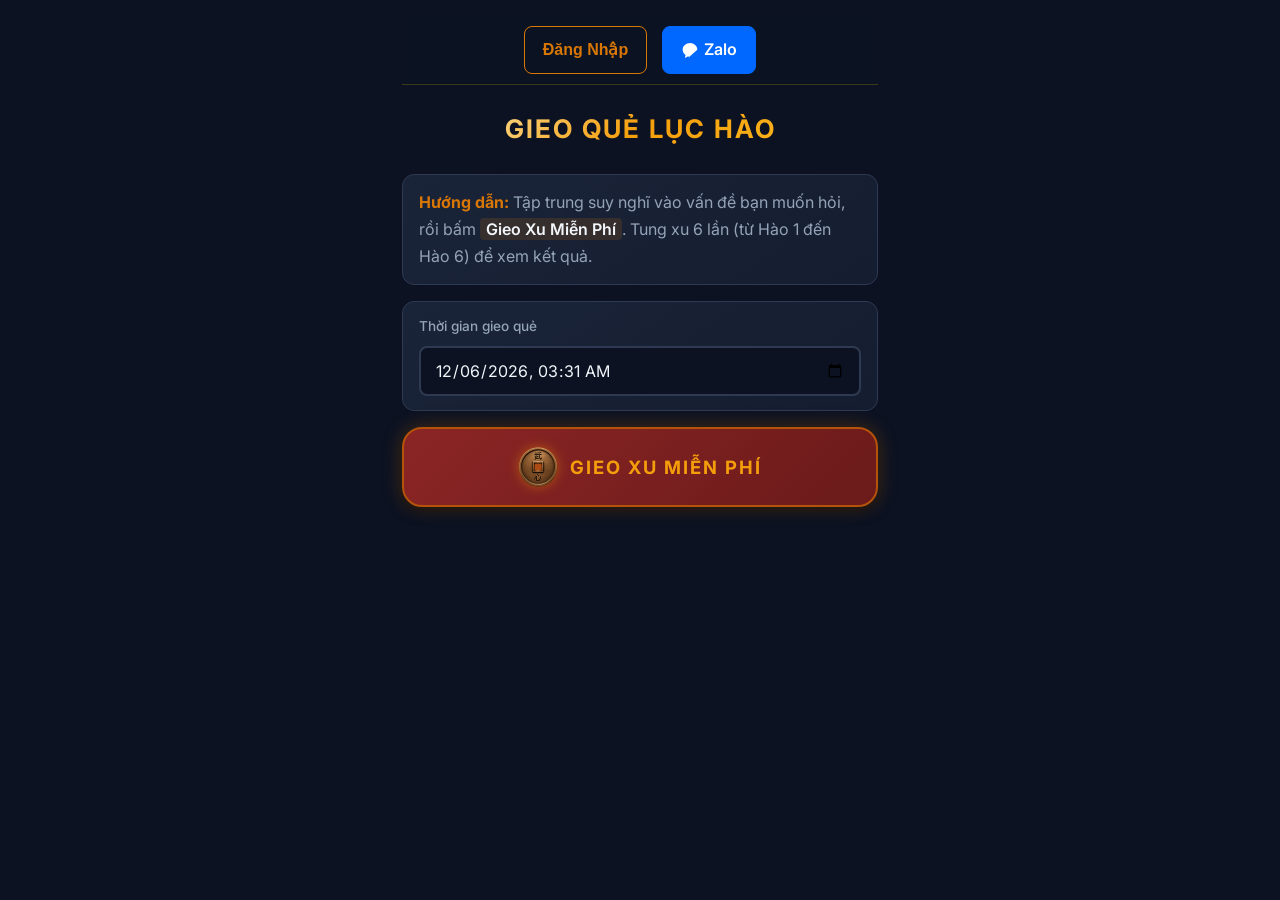
==== commit 3e0cadfa: "Add files via upload" ====
--- a/index.html
+++ b/index.html
@@ -342,8 +342,17 @@
     <!-- Missions Modal (Kiếm Xu) -->
     <div id="missionsModal" class="auth-modal" style="display:none; align-items: flex-start; padding-top: 5vh; overflow-y: auto;">
         <div class="auth-modal-content" style="max-width: 500px; width: 95%; margin: auto; position: relative;">
-            <button class="auth-close" onclick="closeMissionsModal()">✕</button>
-            <h2 style="color: #f1c40f; text-align: center; margin-top: 0; margin-bottom: 20px; font-size: 1.5rem;">💰 Nhiệm Vụ Kiếm Xu</h2>
+            <button class="auth-close" onclick="closeMissionsModal()">×</button>
+            <h2 style="color: #f1c40f; text-align: center; margin-top: 0; margin-bottom: 20px; font-size: 1.5rem;">🎁 Nhiệm Vụ Kiếm Xu</h2>
+            
+            <div id="referralCodeBox" style="display:none; text-align: center; margin-bottom: 20px; padding: 15px; background: rgba(255,255,255,0.05); border-radius: 10px; border: 1px dashed rgba(255,215,0,0.5);">
+                <div style="font-size: 0.9rem; color: #aaa; margin-bottom: 5px;">Mã giới thiệu của bạn</div>
+                <div style="display: flex; align-items: center; justify-content: center; gap: 10px;">
+                    <strong id="myReferralCode" style="font-size: 1.5rem; color: #f1c40f; letter-spacing: 2px;">---</strong>
+                    <button onclick="copyReferralCode()" style="background: rgba(255,215,0,0.2); border: none; color: #f1c40f; padding: 5px 10px; border-radius: 5px; cursor: pointer; font-size: 0.8rem; transition: background 0.2s;">Copy</button>
+                </div>
+                <div style="font-size: 0.8rem; color: #888; margin-top: 8px;">Gửi mã này cho bạn bè, khi họ nhập mã bạn sẽ nhận thêm ưu đãi!</div>
+            </div>
             
             <div id="missionsContainer">
                 <div style="text-align: center; color: #aaa; padding: 20px;">Đang tải danh sách nhiệm vụ...</div>
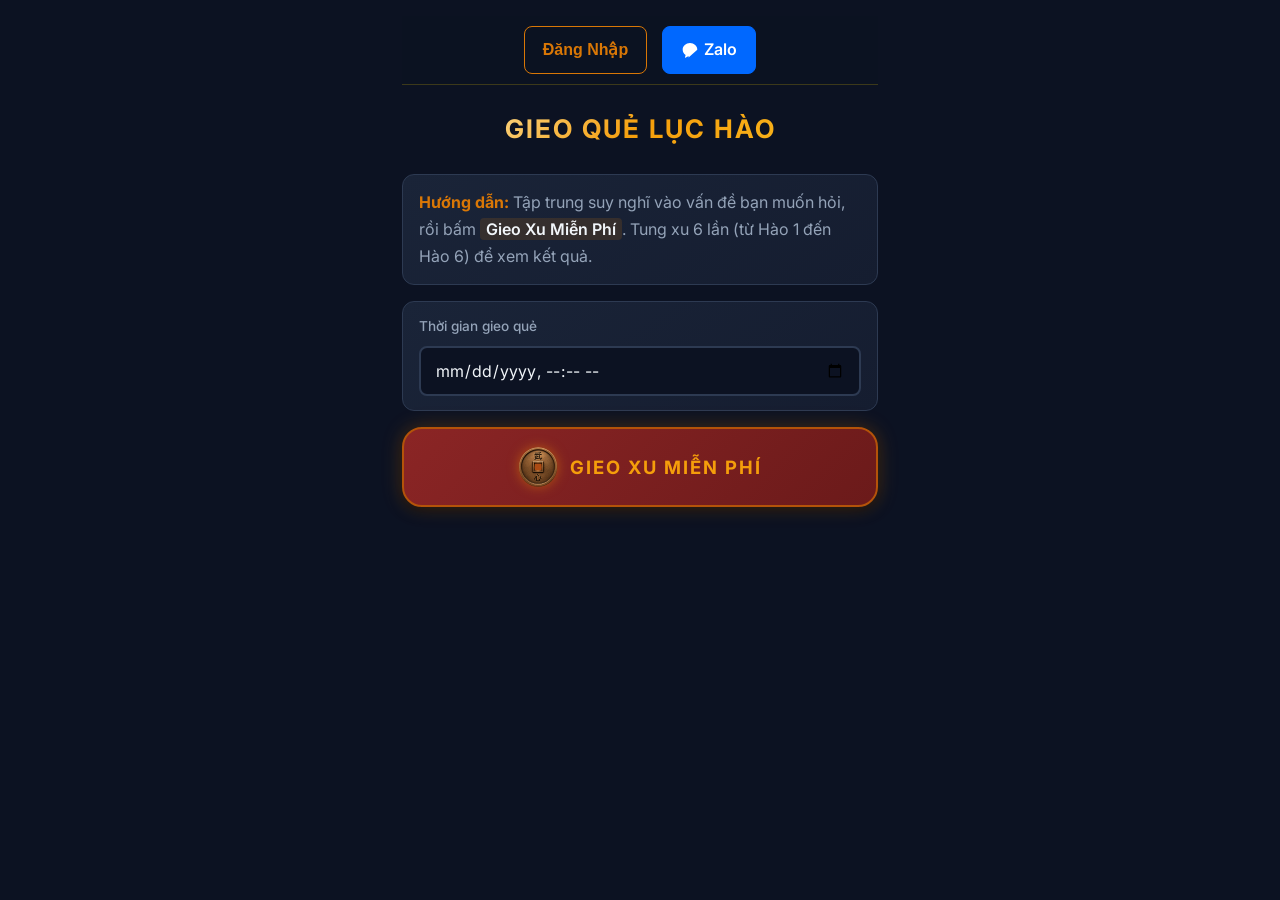
==== commit 00031361: "Add files via upload" ====
--- a/index.html
+++ b/index.html
@@ -345,13 +345,13 @@
             <button class="auth-close" onclick="closeMissionsModal()">×</button>
             <h2 style="color: #f1c40f; text-align: center; margin-top: 0; margin-bottom: 20px; font-size: 1.5rem;">🎁 Nhiệm Vụ Kiếm Xu</h2>
             
-            <div id="referralCodeBox" style="display:none; text-align: center; margin-bottom: 20px; padding: 15px; background: rgba(255,255,255,0.05); border-radius: 10px; border: 1px dashed rgba(255,215,0,0.5);">
-                <div style="font-size: 0.9rem; color: #aaa; margin-bottom: 5px;">Mã giới thiệu của bạn</div>
-                <div style="display: flex; align-items: center; justify-content: center; gap: 10px;">
-                    <strong id="myReferralCode" style="font-size: 1.5rem; color: #f1c40f; letter-spacing: 2px;">---</strong>
-                    <button onclick="copyReferralCode()" style="background: rgba(255,215,0,0.2); border: none; color: #f1c40f; padding: 5px 10px; border-radius: 5px; cursor: pointer; font-size: 0.8rem; transition: background 0.2s;">Copy</button>
-                </div>
-                <div style="font-size: 0.8rem; color: #888; margin-top: 8px;">Gửi mã này cho bạn bè, khi họ nhập mã bạn sẽ nhận thêm ưu đãi!</div>
+            <div id="referralCodeBox" style="display:none; text-align: center; margin-bottom: 20px; padding: 15px; background: rgba(0, 0, 0, 0.85); border-radius: 12px; border: 1px solid rgba(255, 215, 0, 0.6); box-shadow: 0 4px 15px rgba(0,0,0,0.5); backdrop-filter: blur(5px);">
+                <div style="font-size: 1rem; color: #ddd; margin-bottom: 10px; font-weight: 500;">Mã giới thiệu của bạn</div>
+                <div style="display: flex; align-items: center; justify-content: center; gap: 12px; background: rgba(255,255,255,0.05); padding: 10px; border-radius: 8px; max-width: 250px; margin: 0 auto;">
+                    <strong id="myReferralCode" style="font-size: 1.8rem; color: #f1c40f; letter-spacing: 3px; font-weight: 700;">---</strong>
+                    <button onclick="copyReferralCode()" style="background: linear-gradient(135deg, #f39c12, #e67e22); border: none; color: #fff; padding: 6px 14px; border-radius: 6px; cursor: pointer; font-size: 0.9rem; font-weight: bold; transition: opacity 0.2s; box-shadow: 0 2px 5px rgba(230,126,34,0.4);">Copy</button>
+                </div>
+                <div style="font-size: 0.9rem; color: #f39c12; margin-top: 12px; line-height: 1.4; font-weight: 500;">Nhận ngay 20% số xu khi bạn bè nhập mã và nạp xu!</div>
             </div>
             
             <div id="missionsContainer">
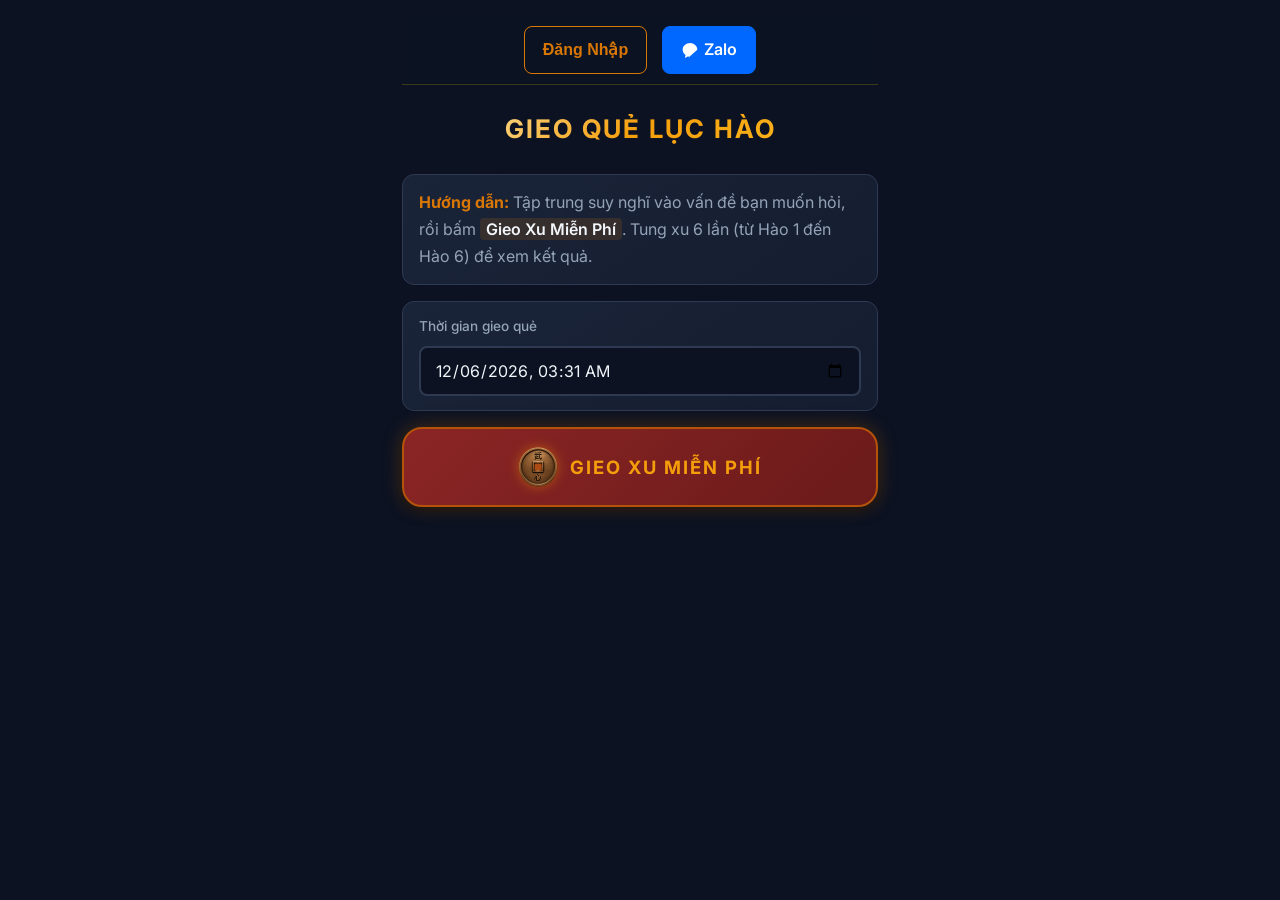
==== commit 151c46d7: "Add files via upload" ====
--- a/index.html
+++ b/index.html
@@ -98,7 +98,7 @@
                         </div>
                         <div class="user-info-short" style="display: flex; flex-direction: column; line-height: 1.2;">
                             <div class="user-name" id="userName" style="font-size: 0.8rem; color: #aaa; max-width: 100px; overflow: hidden; text-overflow: ellipsis; white-space: nowrap;">user@gmail.com</div>
-                            <div class="user-balance" style="font-size: 0.95rem;">Số dư: <strong style="color:var(--accent);"><span id="xuAmount">0</span> xu</strong></div>
+                            <div class="user-balance" onclick="openTransactionsModal()" style="font-size: 0.95rem; cursor: pointer; transition: opacity 0.2s;" onmouseover="this.style.opacity=0.8" onmouseout="this.style.opacity=1">Số dư: <strong style="color:var(--accent); text-decoration: underline dashed rgba(255,215,0,0.5); text-underline-offset: 3px;"><span id="xuAmount">0</span> xu 🕒</strong></div>
                         </div>
                     </div>
                     
@@ -351,7 +351,7 @@
                     <strong id="myReferralCode" style="font-size: 1.8rem; color: #f1c40f; letter-spacing: 3px; font-weight: 700;">---</strong>
                     <button onclick="copyReferralCode()" style="background: linear-gradient(135deg, #f39c12, #e67e22); border: none; color: #fff; padding: 6px 14px; border-radius: 6px; cursor: pointer; font-size: 0.9rem; font-weight: bold; transition: opacity 0.2s; box-shadow: 0 2px 5px rgba(230,126,34,0.4);">Copy</button>
                 </div>
-                <div style="font-size: 0.9rem; color: #f39c12; margin-top: 12px; line-height: 1.4; font-weight: 500;">Nhận ngay 20% số xu khi bạn bè nhập mã và nạp xu!</div>
+                <div style="font-size: 0.9rem; color: #f39c12; margin-top: 12px; line-height: 1.4; font-weight: 500;">Nhận ngay 20% số xu khi bạn bè nhập mã và donate!</div>
             </div>
             
             <div id="missionsContainer">
@@ -368,6 +368,18 @@
         </div>
     </div>
 
+    <!-- Transactions Modal (Lịch sử xu) -->
+    <div id="transactionsModal" class="auth-modal" style="display:none; align-items: flex-start; padding-top: 5vh; overflow-y: auto;">
+        <div class="auth-modal-content" style="max-width: 500px; width: 95%; margin: auto; position: relative; background: #0f172a; border: 1px solid rgba(255,215,0,0.3);">
+            <button class="auth-close" onclick="closeTransactionsModal()">×</button>
+            <h2 style="color: #f1c40f; text-align: center; margin-top: 0; margin-bottom: 20px; font-size: 1.5rem;">📜 Lịch Sử Giao Dịch</h2>
+            
+            <div id="transactionsContainer" style="max-height: 60vh; overflow-y: auto; padding-right: 5px;">
+                <div style="text-align: center; color: #aaa; padding: 20px;">Đang tải lịch sử...</div>
+            </div>
+        </div>
+    </div>
+
     <!-- Donate / Deposit Modal -->
     <div id="donateModal" class="auth-modal" style="display:none; align-items: center; justify-content: center;">
         <div class="auth-modal-content" style="max-width: 400px; width: 90%; text-align: center; position: relative;">
--- a/styles.css
+++ b/styles.css
@@ -1737,6 +1737,7 @@
     align-items: center;
     background: rgba(255,255,255,0.05);
     border: 1px solid rgba(255,255,255,0.1);
+    gap: 8px;
     border-radius: 10px;
     padding: 12px 15px;
     transition: transform 0.2s, box-shadow 0.2s;
@@ -1755,35 +1756,46 @@
 }
 .mission-info {
     flex: 1;
-    padding-right: 15px;
+    min-width: 0;
 }
 .mission-title {
-    font-size: 1.1rem;
-    margin-bottom: 4px;
-    display: flex;
-    align-items: center;
-    gap: 6px;
+    font-size: 0.95rem;
+    margin-bottom: 2px;
+    display: flex;
+    align-items: center;
+    gap: 4px;
+    line-height: 1.3;
+    white-space: nowrap;
+    overflow: hidden;
+    text-overflow: ellipsis;
 }
 .mission-reward {
-    font-size: 0.9rem;
+    font-size: 0.8rem;
     color: var(--accent);
     font-weight: 600;
-}
+    white-space: nowrap;
+}
+
 .mission-action {
     display: flex;
     flex-direction: column;
     align-items: flex-end;
+    flex-shrink: 0;
 }
 .btn-mission {
     background: var(--accent);
     color: #000;
     border: none;
-    padding: 8px 16px;
+    padding: 6px 0;
+    width: 90px;
+    text-align: center;
     border-radius: 20px;
+    font-size: 0.85rem;
+    white-space: nowrap;
     font-weight: bold;
     cursor: pointer;
     transition: background 0.2s;
-    font-size: 0.95rem;
+    flex-shrink: 0;
 }
 .btn-mission:hover {
     background: #f39c12;
@@ -1830,5 +1842,62 @@
 button, .btn { min-height: 44px; /* Mobile touch target */ }
 
 
-.btn-zalo { background: #0068FF !important; color: #fff !important; border-color: #0068FF !important; } .btn-zalo:hover { background: #0056d6 !important; }
-
+.btn-zalo { background: #0068FF !important; color: #fff !important; border-color: #0068FF !important; } .btn-zalo:hover { background: #0056d6 !important; }
+
+/* --- TRANSACTION HISTORY MODAL --- */
+.tx-list {
+    display: flex;
+    flex-direction: column;
+    gap: 10px;
+    padding: 2px;
+}
+.tx-item {
+    display: flex;
+    justify-content: space-between;
+    align-items: center;
+    background: rgba(255, 255, 255, 0.03);
+    border: 1px solid rgba(255, 255, 255, 0.05);
+    border-radius: 10px;
+    padding: 12px 14px;
+    font-size: 0.95rem;
+    gap: 15px;
+    transition: background 0.2s;
+}
+.tx-item:hover {
+    background: rgba(255, 255, 255, 0.06);
+}
+.tx-info {
+    display: flex;
+    flex-direction: column;
+    gap: 4px;
+    min-width: 0; /* Ensures truncation works */
+    flex: 1;
+}
+.tx-desc {
+    color: #fff;
+    font-weight: 500;
+    line-height: 1.3;
+    word-break: break-word; /* Wrap descriptions nicely */
+}
+.tx-time {
+    font-size: 0.8rem;
+    color: #888;
+}
+.tx-amount {
+    font-size: 1rem;
+    font-weight: 700;
+    white-space: nowrap;
+    flex-shrink: 0;
+    padding: 4px 8px;
+    border-radius: 6px;
+}
+.tx-amount.plus {
+    color: #2ecc71;
+    background: rgba(46, 204, 113, 0.1);
+}
+.tx-amount.minus {
+    color: #e74c3c;
+    background: rgba(231, 76, 60, 0.1);
+}
+
+
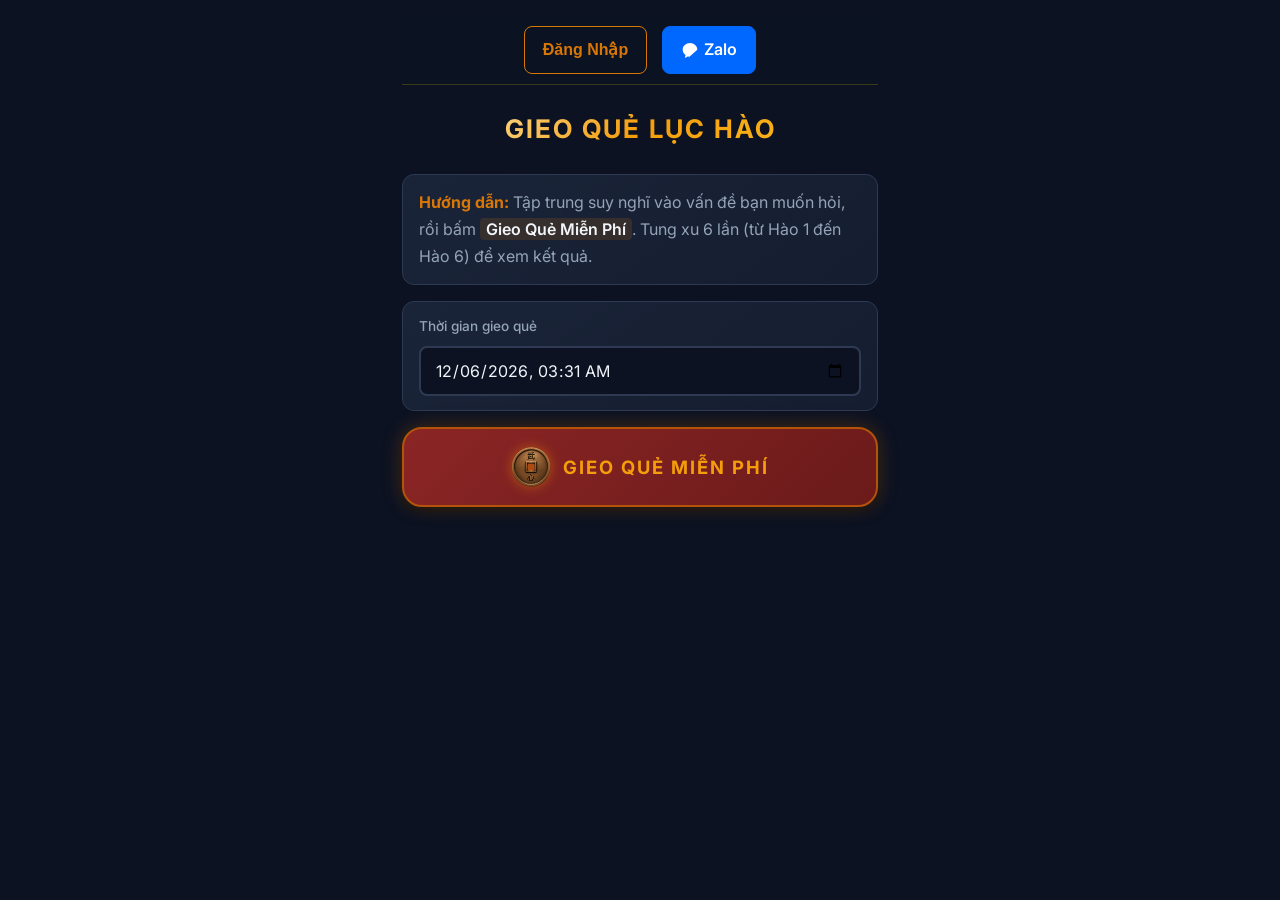
==== commit a3d6f316: "Add files via upload" ====
--- a/index.html
+++ b/index.html
@@ -2,28 +2,12 @@
 <html lang="vi">
 
 <head>
-    <link rel="preconnect" href="https://www.googletagmanager.com">
-    <link rel="dns-prefetch" href="https://www.googletagmanager.com">
-    <!-- Google Tag Manager (Lazy Load for PageSpeed) -->
-    <script>
-    document.addEventListener('DOMContentLoaded', function() {
-        var gtmLoaded = false;
-        function loadGTM() {
-            if (gtmLoaded) return;
-            gtmLoaded = true;
-            (function(w,d,s,l,i){w[l]=w[l]||[];w[l].push({'gtm.start':
-            new Date().getTime(),event:'gtm.js'});var f=d.getElementsByTagName(s)[0],
-            j=d.createElement(s),dl=l!='dataLayer'?'&l='+l:'';j.async=true;j.src=
-            'https://www.googletagmanager.com/gtm.js?id='+i+dl;f.parentNode.insertBefore(j,f);
-            })(window,document,'script','dataLayer','GTM-WGN2HS5B');
-        }
-        window.addEventListener('scroll', loadGTM, {passive: true});
-        window.addEventListener('touchstart', loadGTM, {passive: true});
-        window.addEventListener('mousemove', loadGTM, {passive: true});
-        window.addEventListener('click', loadGTM, {passive: true});
-        setTimeout(loadGTM, 3500);
-    });
-    </script>
+    <!-- Google Tag Manager -->
+    <script>(function(w,d,s,l,i){w[l]=w[l]||[];w[l].push({'gtm.start':
+    new Date().getTime(),event:'gtm.js'});var f=d.getElementsByTagName(s)[0],
+    j=d.createElement(s),dl=l!='dataLayer'?'&l='+l:'';j.async=true;j.src=
+    'https://www.googletagmanager.com/gtm.js?id='+i+dl;f.parentNode.insertBefore(j,f);
+    })(window,document,'script','dataLayer','GTM-TDNVB7D6');</script>
     <!-- End Google Tag Manager -->
     <meta charset="UTF-8">
     <meta name="viewport" content="width=device-width, initial-scale=1.0, user-scalable=no">
@@ -31,30 +15,68 @@
     <meta property="og:title" content="Gieo Quẻ Lục Hào - Luận Giải Tự Động Miễn Phí">
     <meta property="og:description" content="Ứng dụng Gieo Quẻ Lục Hào online. Hỗ trợ gieo xu hoàn toàn miễn phí, hệ thống luận giải tự động chi tiết và siêu chuẩn xác.">
     <meta property="og:type" content="website">
-    <meta property="og:url" content="https://gieoque.id.vn/">
-    <meta property="og:image" content="https://gieoque.id.vn/banner.png">
+    <meta property="og:url" content="https://luchao.io.vn/">
+    <meta property="og:image" content="https://luchao.io.vn/banner.png">
     <meta name="twitter:card" content="summary_large_image">
     <meta name="twitter:title" content="Gieo Quẻ Lục Hào - Luận Giải Tự Động Miễn Phí">
     <meta name="twitter:description" content="Ứng dụng Gieo Quẻ Lục Hào online. Hỗ trợ gieo xu hoàn toàn miễn phí, hệ thống luận giải tự động chi tiết và siêu chuẩn xác.">
-    <meta name="twitter:image" content="https://gieoque.id.vn/banner.png">
+    <meta name="twitter:image" content="https://luchao.io.vn/banner.png">
     <meta name="robots" content="index, follow, max-snippet:-1, max-image-preview:large, max-video-preview:-1">
-    <link rel="canonical" href="https://gieoque.id.vn/">
+    <link rel="canonical" href="https://luchao.io.vn/">
     <meta name="theme-color" content="#0c1222">
     <!-- Favicon -->
     <link rel="icon" href="data:image/svg+xml,<svg xmlns=%22http://www.w3.org/2000/svg%22 viewBox=%220 0 100 100%22><text y=%22.9em%22 font-size=%2290%22>🔮</text></svg>">
-    <title>Gieo Quẻ Lục Hào</title>
+    <title>Gieo Quẻ Lục Hào - Luận Giải Tự Động Miễn Phí</title>
 
     <!-- Schema.org JSON-LD -->
     <script type="application/ld+json">
-    {
-      "@context": "https://schema.org",
-      "@type": "WebApplication",
-      "name": "Gieo Quẻ Lục Hào",
-      "url": "https://gieoque.id.vn/",
-      "description": "Ứng dụng Gieo Quẻ Lục Hào trực tuyến miễn phí bằng cách tung 3 đồng xu.",
-      "applicationCategory": "LifestyleApplication",
-      "operatingSystem": "All"
-    }
+    [
+      {
+        "@context": "https://schema.org",
+        "@type": "WebApplication",
+        "name": "Gieo Quẻ Lục Hào - Luận Giải Tự Động Miễn Phí",
+        "url": "https://luchao.io.vn/",
+        "description": "Ứng dụng gieo quẻ Lục Hào online miễn phí bằng cách tung 3 đồng cổ. Hệ thống tự động thiết lập và luận giải chi tiết ý nghĩa các hào động, cát hung chuẩn xác.",
+        "applicationCategory": "LifestyleApplication",
+        "operatingSystem": "All",
+        "browserRequirements": "Requires JavaScript. Requires HTML5.",
+        "offers": {
+          "@type": "Offer",
+          "price": "0",
+          "priceCurrency": "VND"
+        }
+      },
+      {
+        "@context": "https://schema.org",
+        "@type": "FAQPage",
+        "mainEntity": [
+          {
+            "@type": "Question",
+            "name": "Gieo quẻ Lục Hào online có chính xác không?",
+            "acceptedAnswer": {
+              "@type": "Answer",
+              "text": "Phương pháp gieo quẻ Lục Hào online mô phỏng chính xác quy luật ngẫu nhiên của 3 đồng xu đồng cổ khi tung 6 lần, phản chiếu năng lượng và thông tin thời điểm gieo quẻ để đưa ra lời luận giải chuẩn xác nhất."
+            }
+          },
+          {
+            "@type": "Question",
+            "name": "Có mất phí khi gieo quẻ và luận giải không?",
+            "acceptedAnswer": {
+              "@type": "Answer",
+              "text": "Website hỗ trợ gieo quẻ và xem chi tiết thông tin hào thế, ứng, can chi hoàn toàn miễn phí. Người dùng có thể tích lũy xu qua nhiệm vụ điểm danh hàng ngày để nhận luận giải tự động chi tiết từ hệ thống."
+            }
+          },
+          {
+            "@type": "Question",
+            "name": "Làm sao để quẻ gieo được linh ứng nhất?",
+            "acceptedAnswer": {
+              "@type": "Answer",
+              "text": "Để quẻ gieo được linh nghiệm, người gieo cần giữ tâm thái tĩnh lặng, tập trung suy nghĩ vào một câu hỏi rõ ràng, cụ thể trong suốt quá trình tung 6 hào."
+            }
+          }
+        ]
+      }
+    ]
     </script>
 
     <!-- Preconnect for faster resource loading -->
@@ -78,7 +100,7 @@
 
 <body>
     <!-- Google Tag Manager (noscript) -->
-    <noscript><iframe src="https://www.googletagmanager.com/ns.html?id=GTM-WGN2HS5B"
+    <noscript><iframe src="https://www.googletagmanager.com/ns.html?id=GTM-TDNVB7D6"
     height="0" width="0" style="display:none;visibility:hidden"></iframe></noscript>
     <!-- End Google Tag Manager (noscript) -->
     <div class="app-container">
@@ -122,7 +144,7 @@
 
             <!-- Instructions -->
             <div class="instructions-card">
-                <p><strong>Hướng dẫn:</strong> Tập trung suy nghĩ vào vấn đề bạn muốn hỏi, rồi bấm <em>Gieo Xu Miễn Phí</em>. Tung xu 6 lần (từ Hào 1 đến Hào 6) để xem kết quả.</p>
+                <p><strong>Hướng dẫn:</strong> Tập trung suy nghĩ vào vấn đề bạn muốn hỏi, rồi bấm <em>Gieo Quẻ Miễn Phí</em>. Tung xu 6 lần (từ Hào 1 đến Hào 6) để xem kết quả.</p>
             </div>
 
             <!-- Date picker -->
@@ -134,7 +156,7 @@
             <!-- Main CTA -->
             <button class="btn-main-cta" id="btn-gieo-xu" onclick="promptForQuestion()">
                 <img loading="lazy" src="duong.png" alt="Đồng xu gieo quẻ Lục Hào" class="cta-coin-icon">
-                <span>Gieo Xu Miễn Phí</span>
+                <span>Gieo Quẻ Miễn Phí</span>
             </button>
 
             <!-- Hidden form elements for divination logic -->
@@ -180,7 +202,10 @@
                             <!-- Steps will be rendered here -->
                         </div>
                         <div class="ai-disclaimer">
-                            *Lưu ý: Kết quả luận giải chỉ mang tính chất tham khảo.
+                            <strong style="color: #f1c40f; display: block; margin-bottom: 6px; font-size: 0.88rem; text-align: left;">⚠️ Khuyến cáo quan trọng:</strong>
+                            <strong>Luận giải tự động là công cụ tham khảo. Không phải mê tín, không phải lời khuyên chính thức.</strong>
+                            <br><br>
+                            <strong>Các tình huống y tế, pháp lý, tài chính quan trọng — hãy tham khảo chuyên gia có chuyên môn, không dựa hoàn toàn vào quẻ.</strong>
                         </div>
                     </div>
 
--- a/styles.css
+++ b/styles.css
@@ -1608,11 +1608,15 @@
     display: none;
 }
 .ai-disclaimer {
-    font-size: 0.8rem;
-    color: #777;
-    text-align: center;
-    margin-top: 20px;
-    font-style: italic;
+    font-size: 0.82rem;
+    color: rgba(255, 255, 255, 0.75);
+    text-align: justify;
+    margin-top: 25px;
+    padding: 15px;
+    background: rgba(241, 196, 15, 0.03);
+    border: 1px dashed rgba(241, 196, 15, 0.25);
+    border-radius: 10px;
+    line-height: 1.6;
 }
 
 /* User Menu Dropdown Styles */
